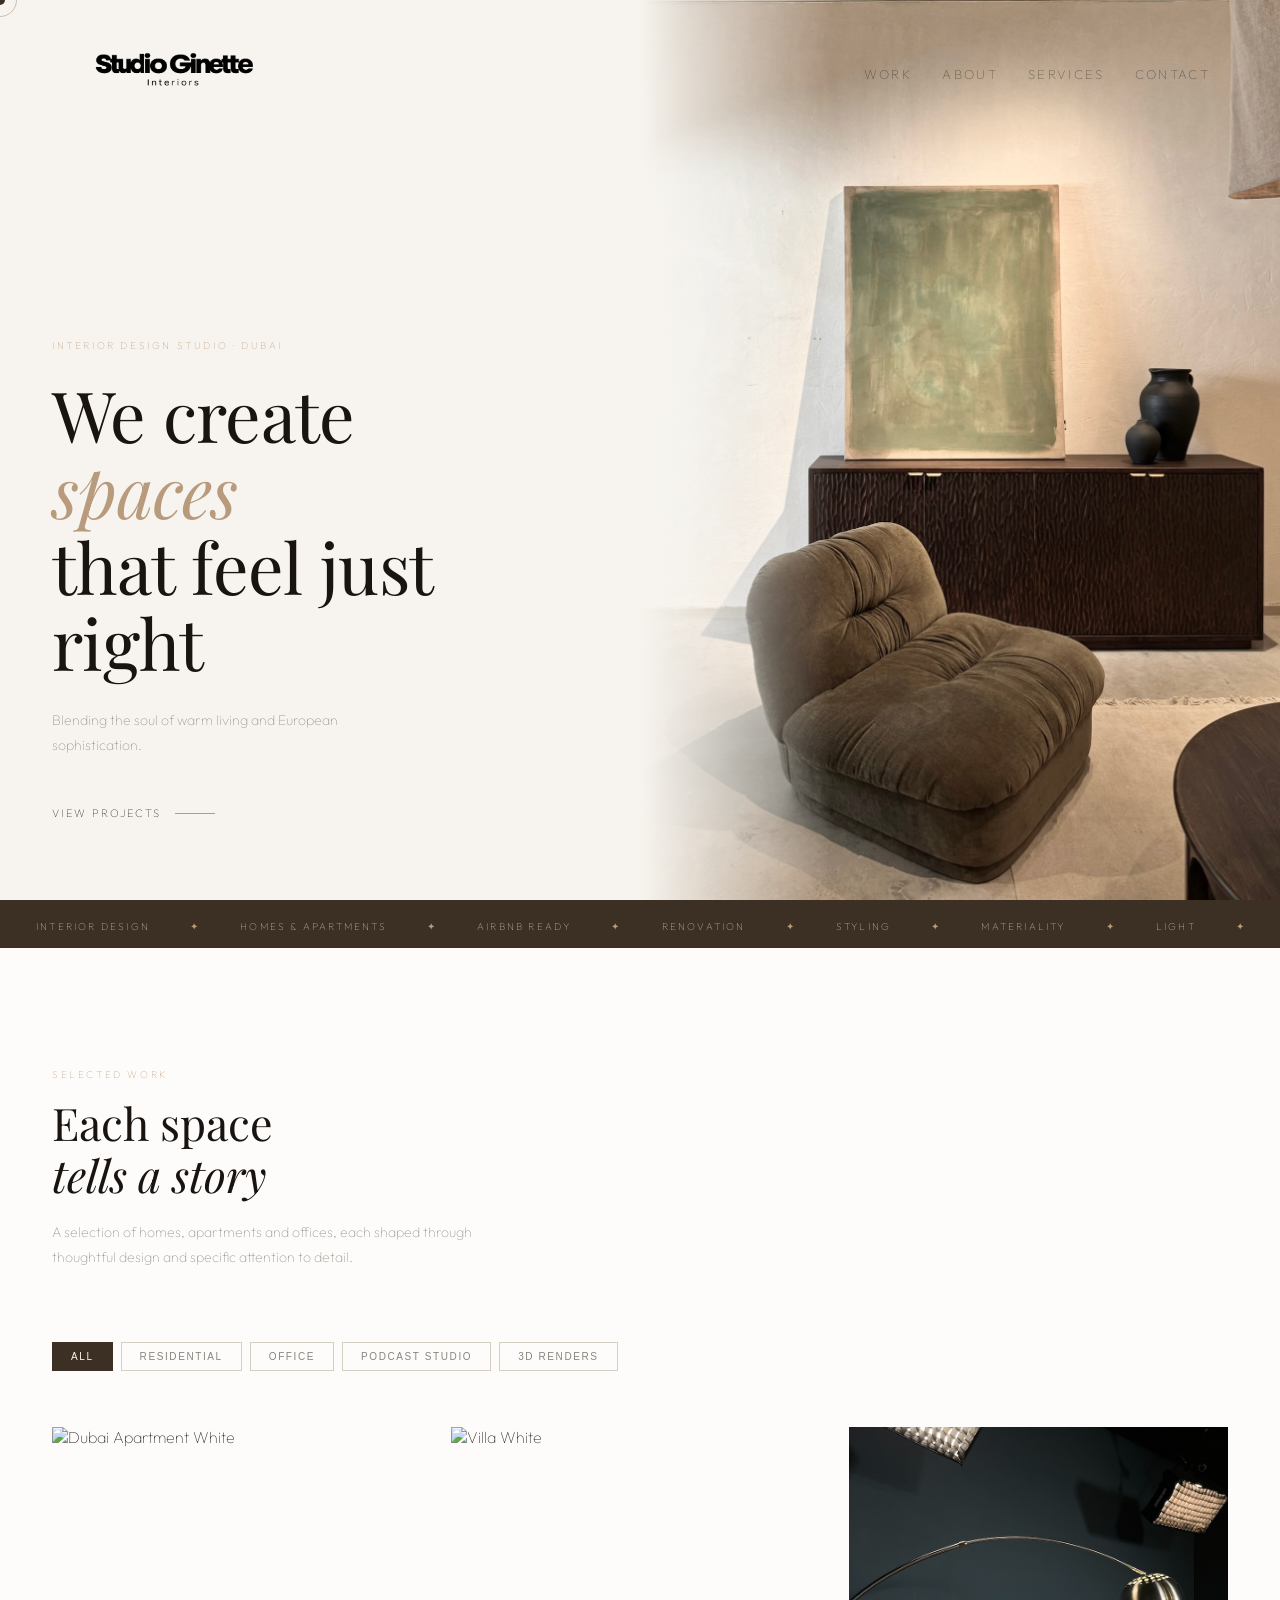
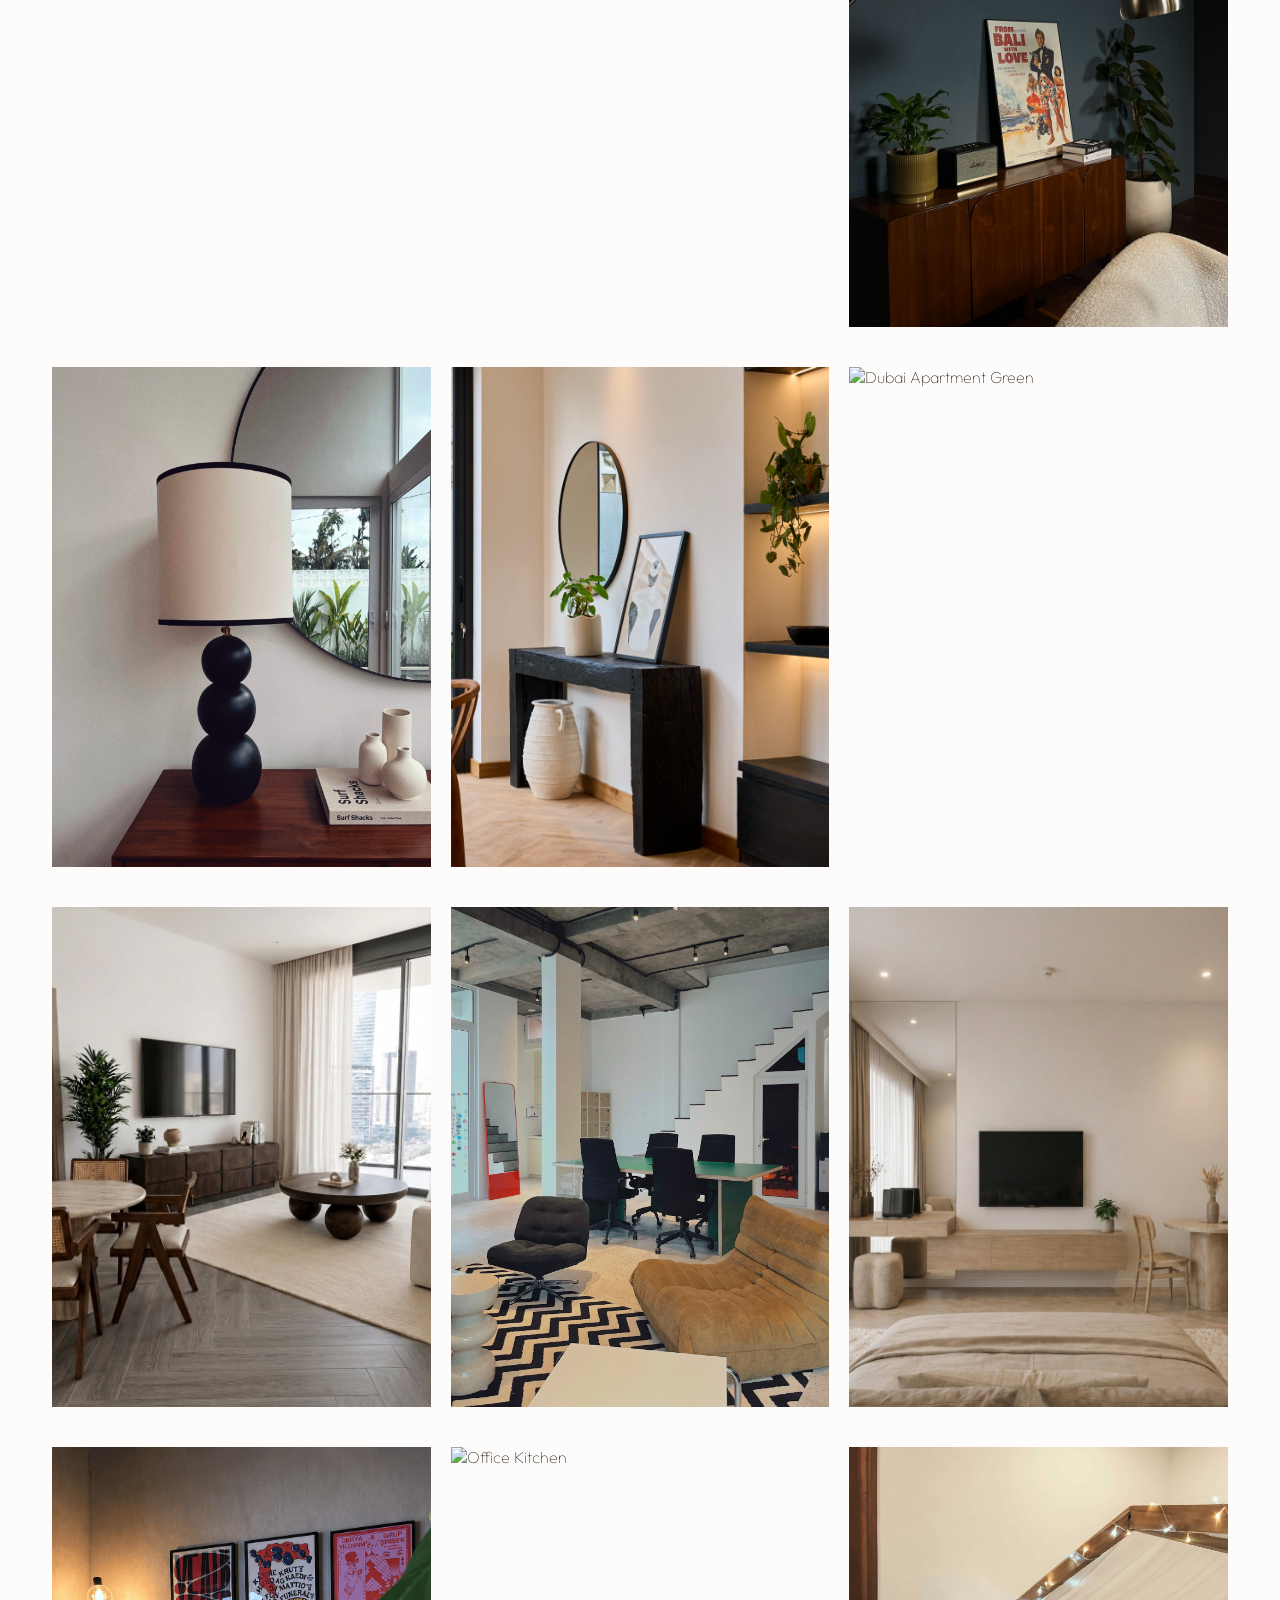
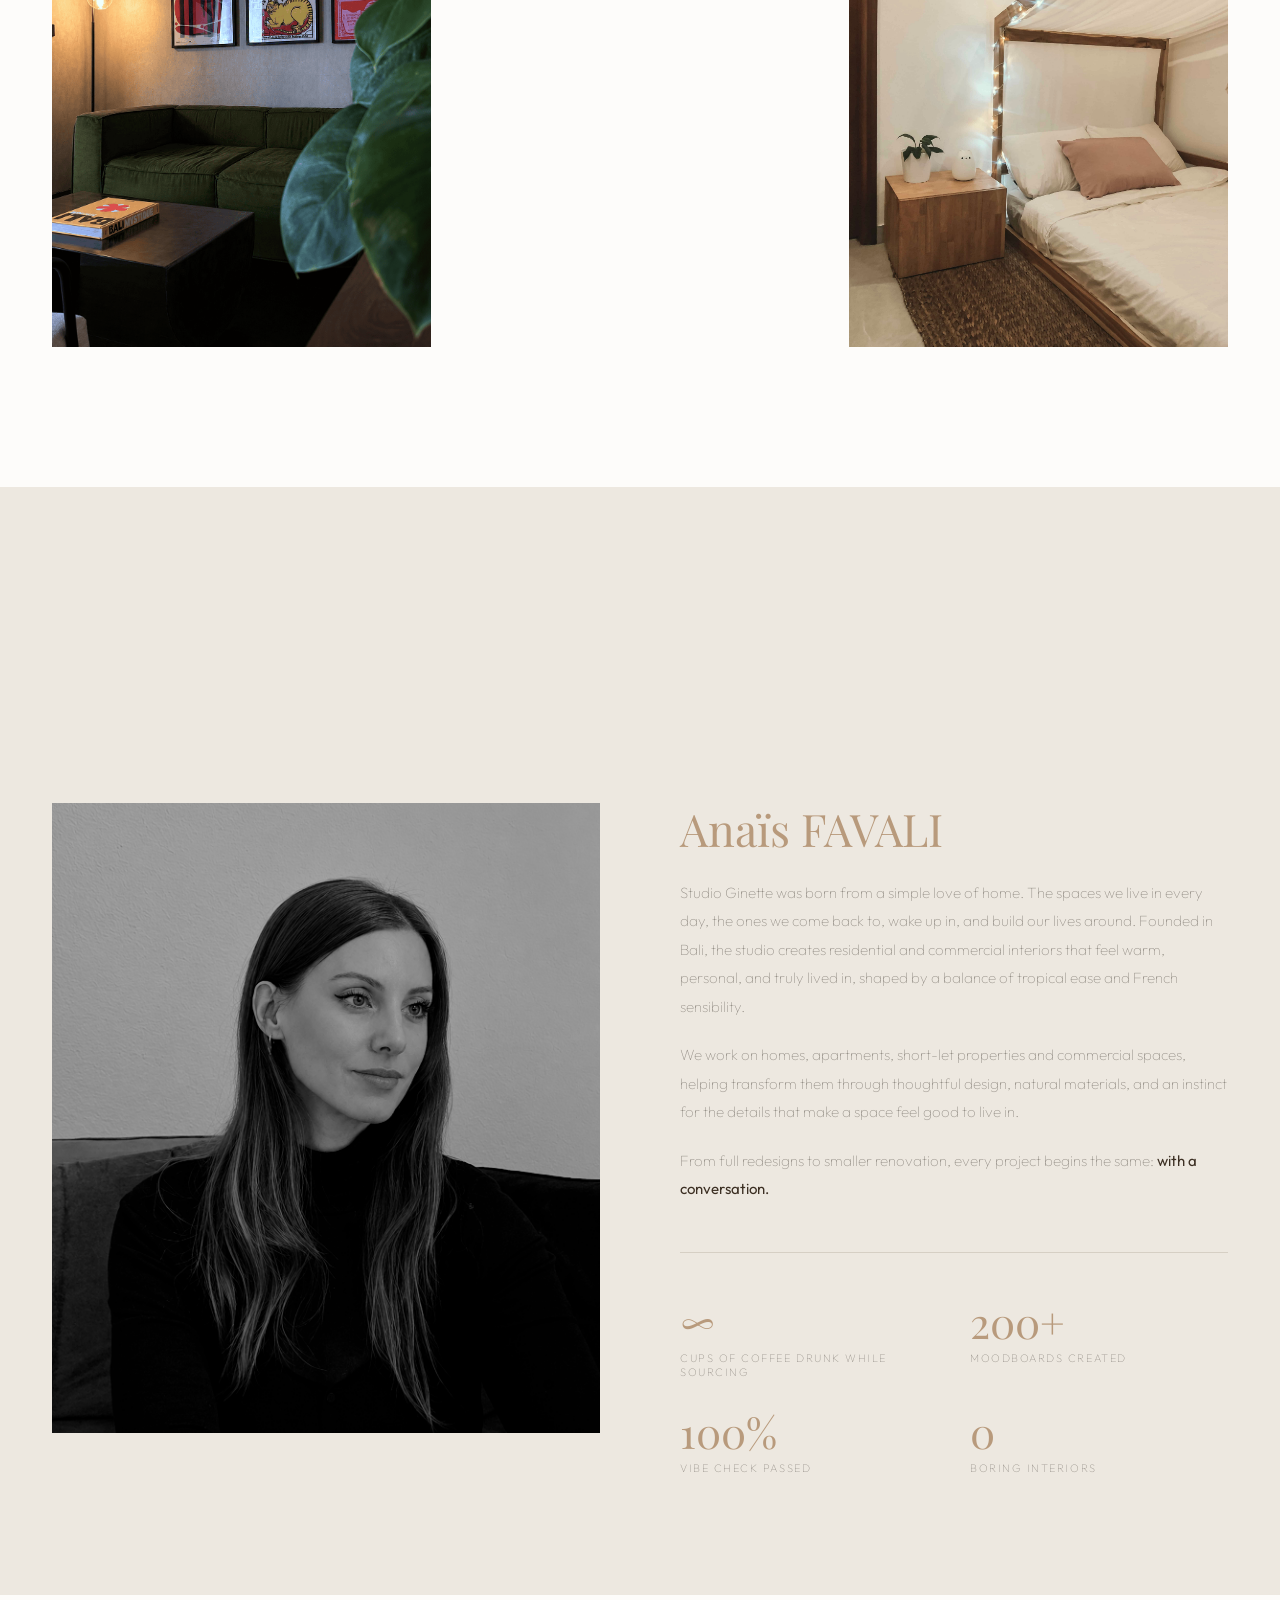
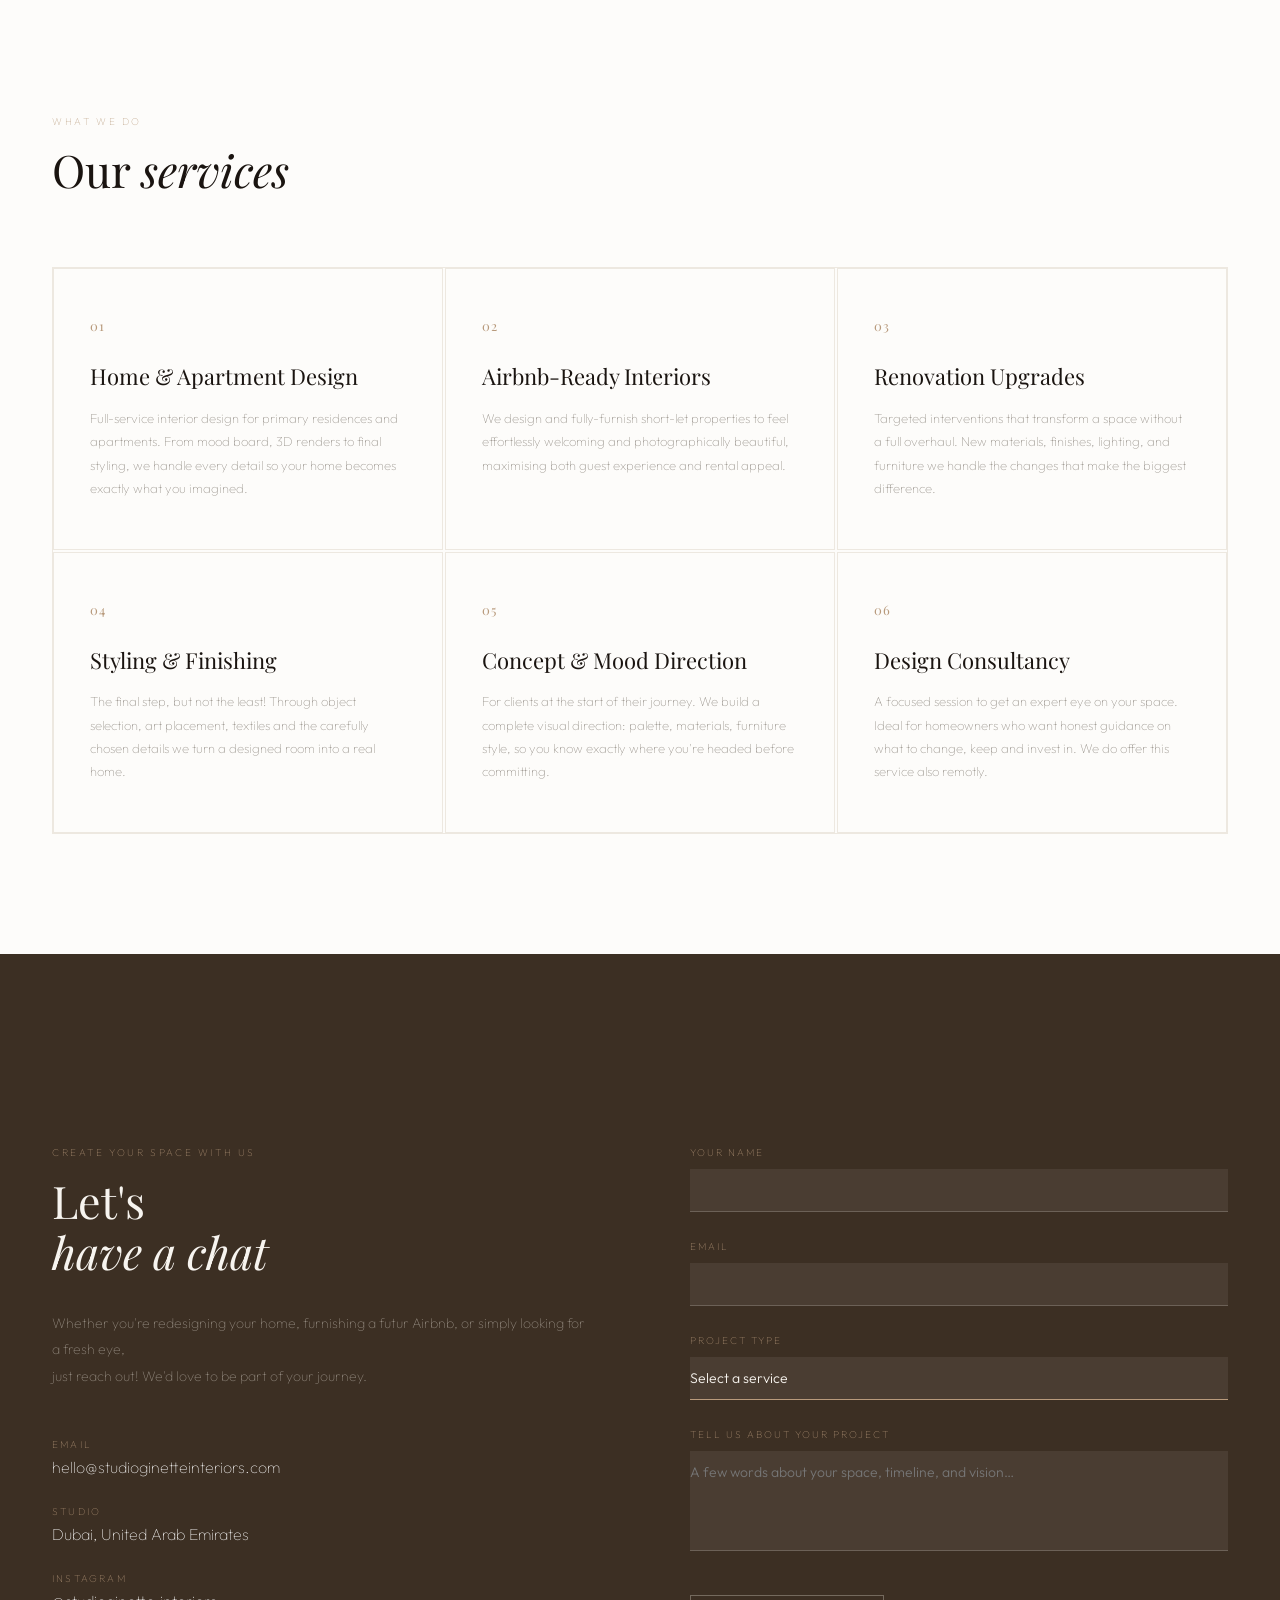
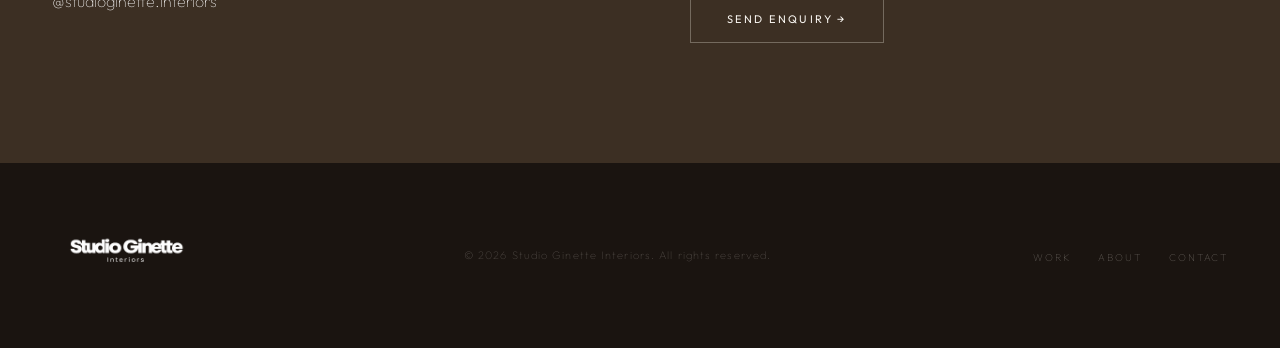
==== index.html @ 81e6cc38 "Update index.html" ====
<!DOCTYPE html>
<html lang="en">
<head>
<meta charset="UTF-8"/>
<meta name="viewport" content="width=device-width, initial-scale=1.0"/>
<title>Studio Ginette — Interior Design</title>
<link rel="preconnect" href="https://fonts.googleapis.com"/>
<link href="https://fonts.googleapis.com/css2?family=Playfair+Display:ital,wght@0,300;0,400;1,300;1,400&family=Outfit:wght@200;300;400&display=swap" rel="stylesheet"/>
<style>
*, *::before, *::after { box-sizing: border-box; margin: 0; padding: 0; }

:root {
  --ivory:   #f7f4ef;
  --cream:   #ede8e0;
  --sand:    #d6cfc4;
  --clay:    #b89a7c; 
  --bark:    #3c2f23;
  --ink:     #1a1410;
  --smoke:   #8a847c;
  --white:   #fdfcfa;
}

html { scroll-behavior: smooth; }

body {
  background: var(--ivory);
  color: var(--ink);
  font-family: 'Outfit', sans-serif;
  font-weight: 100;
  overflow-x: hidden;
  cursor: none;
}

/* Custom cursor */
.cursor {
  position: fixed;
  width: 10px; height: 10px;
  background: var(--bark);
  border-radius: 50%;
  pointer-events: none;
  z-index: 9999;
  transform: translate(-50%,-50%);
  transition: transform .1s, width .3s, height .3s, background .3s;
}
.cursor-ring {
  position: fixed;
  width: 34px; height: 34px;
  border: 1px solid var(--clay);
  border-radius: 50%;
  pointer-events: none;
  z-index: 9998;
  transform: translate(-50%,-50%);
  transition: transform .18s ease-out, width .3s, height .3s, opacity .3s;
  opacity: .6;
}
body.hovering .cursor { width: 14px; height: 14px; background: var(--clay); }
body.hovering .cursor-ring { width: 56px; height: 56px; opacity: .3; }

/* Nav */
nav {
  position: fixed;
  top: 0; left: 0; right: 0;
  z-index: 100;
  padding: 3px 70px;
  display: flex;
  align-items: center;
  justify-content: space-between;
  background: transparent;
transition: background .3s, backdrop-filter .3s;
}
.nav-logo {
  font-family: 'Playfair Display', serif;
  font-style: italic;
  font-weight: 100;
  font-size: 60px;
  letter-spacing: .06em;
  color: var(--ink);
  text-decoration: none;
  display: flex;
  align-items: center;
}
  .nav-logo img {
  height: 140px; 
}
.nav-links {
  display: flex;
  gap: 30px;
  list-style: none;
}
.nav-links a {
  font-size: 13px;
  letter-spacing: .18em;
  text-transform: uppercase;
  color: var(--ink);
  text-decoration: none;
  opacity: .6;
  transition: opacity .25s;
}
.nav-links a:hover { opacity: 1; }

 /* Hamburger */
.hamburger {
  display: none;
  flex-direction: column;
  gap: 5px;
  cursor: pointer;
  padding: 4px;
  z-index: 101;
}
.hamburger span {
  display: block;
  width: 22px;
  height: 1.5px;
  background: var(--ink);
  transition: all .3s;
}

@media (max-width: 768px) {
  nav {
    padding: 0 20px;
    height: 60px;
  }
  .nav-logo img {
    height: 110px;
    margin-top: 10px;
    margin-left: -10px;
  }
  .hamburger {
    display: flex;
  }
  .nav-links {
    display: none;
    position: fixed;
    top: 60px;
    left: 0; right: 0;
    background: rgba(247,244,239,0.97);
    backdrop-filter: blur(8px);
    flex-direction: column;
    align-items: center;
    gap: 0;
    padding: 20px 0 30px;
    list-style: none;
    z-index: 99;
  }
  .nav-links.open {
    display: flex;
  }
  .nav-links li {
    width: 100%;
    text-align: center;
  }
  .nav-links a {
    display: block;
    padding: 8px 0;
    font-size: 12px;
    letter-spacing: .22em;
    opacity: 0.7;
  }
}

/* Hero */
.hero {
  height: 100vh;
  display: grid;
  grid-template-columns: 1fr 1fr;
  overflow: hidden;
}
.hero-text {
  display: flex;
  flex-direction: column;
  justify-content: flex-end;
  padding: 0 52px 80px 52px;
  position: relative;
  z-index: 2;
}
.hero-eyebrow {
  font-size: 10px;
  letter-spacing: .26em;
  text-transform: uppercase;
  color: var(--clay);
  margin-bottom: 24px;
  opacity: 0;
  animation: fadeUp .9s .3s forwards;
}
.hero-title {
  font-family: 'Playfair Display', serif;
  font-weight: 300;
  font-size: clamp(48px, 5.5vw, 80px);
  line-height: 1.08;
  letter-spacing: -.01em;
  color: var(--ink);
  opacity: 0;
  animation: fadeUp .9s .5s forwards;
}
.hero-title em {
  font-style: italic;
  color: var(--clay);
}
.hero-sub {
  margin-top: 28px;
  font-size: 14px;
  line-height: 1.8;
  color: var(--smoke);
  max-width: 340px;
  opacity: 0;
  animation: fadeUp .9s .75s forwards;
}
.hero-cta {
  margin-top: 48px;
  display: inline-flex;
  align-items: center;
  gap: 14px;
  font-size: 11px;
  letter-spacing: .18em;
  text-transform: uppercase;
  color: var(--ink);
  text-decoration: none;
  opacity: 0;
  animation: fadeUp .9s .95s forwards;
  transition: gap .3s;
}
.hero-cta:hover { gap: 22px; }
.hero-cta::after {
  content: '';
  display: block;
  width: 40px;
  height: 1px;
  background: var(--clay);
  transition: width .3s;
}
.hero-cta:hover::after { width: 60px; }

.hero-image {
  position: relative;
  overflow: hidden;
  opacity: 0;
  animation: fadeIn 1.2s .2s forwards;
}
.hero-image img {
  width: 100%;
  height: 100%;
  object-fit: cover;
  transform: scale(1.04);
  transition: transform 8s ease-out;
}
.hero-image.loaded img { transform: scale(1); }
.hero-image::after {
  content: '';
  position: absolute;
  inset: 0;
  background: linear-gradient(90deg, var(--ivory) 0%, transparent 30%);
}
.hero-number {
  position: absolute;
  bottom: 80px;
  left: -10px;
  font-family: 'Playfair Display', serif;
  font-size: 140px;
  font-weight: 300;
  color: transparent;
  -webkit-text-stroke: 1px rgba(60,47,35,.08);
  line-height: 1;
  z-index: 1;
  user-select: none;
}

/* Marquee */
.marquee-bar {
  background: var(--bark);
  padding: 14px 0;
  overflow: hidden;
  white-space: nowrap;
}
.marquee-inner {
  display: inline-flex;
  gap: 0;
  animation: marquee 22s linear infinite;
}
.marquee-item {
  font-size: 10px;
  letter-spacing: .22em;
  text-transform: uppercase;
  color: var(--sand);
  padding: 0 36px;
}
.marquee-dot {
  color: var(--clay);
  padding: 0 4px;
}

/* Section base */
section { padding: 120px 52px; }
.section-label {
  font-size: 10px;
  letter-spacing: .26em;
  text-transform: uppercase;
  color: var(--clay);
  margin-bottom: 16px;
}
.section-title {
  font-family: 'Playfair Display', serif;
  font-weight: 300;
  font-size: clamp(32px, 3.5vw, 52px);
  line-height: 1.15;
  color: var(--ink);
}
.section-title em { font-style: italic; }

/* Work section */
#work { background: var(--white); }
.work-header {
  display: flex;
  justify-content: space-between;
  align-items: flex-end;
  margin-bottom: 72px;
}
.work-header p {
  font-size: 14px;
  color: var(--smoke);
  max-width: 280px;
  line-height: 1.8;
}

/* Filter tabs */
.filter-tabs {
  display: flex;
  gap: 8px;
  margin-bottom: 56px;
  flex-wrap: wrap;
}
.filter-btn {
  font-size: 10px;
  letter-spacing: .16em;
  text-transform: uppercase;
  padding: 8px 18px;
  border: 1px solid var(--sand);
  background: transparent;
  color: var(--smoke);
  cursor: none;
  transition: all .25s;
}
.filter-btn.active, .filter-btn:hover {
  background: var(--bark);
  border-color: var(--bark);
  color: var(--ivory);
}

/* Masonry grid */
.grid {
  display: grid;
  grid-template-columns: repeat(3, 1fr);
  gap: 20px;
  align-items: start;
}
.grid-item {
  break-inside: avoid;
  margin-bottom: 20px;
  position: relative;
  overflow: hidden;
  cursor: none;
}
.grid-item img {
  width: 100%;
  height: 500px;
  object-fit: cover;
  display: block;
  transition: transform .6s cubic-bezier(.25,.1,.25,1);
}
.grid-item:hover img { transform: scale(1.04); }
.grid-item-info {
  position: absolute;
  inset: 0;
  background: linear-gradient(transparent 50%, rgba(26,20,16,.75));
  opacity: 0;
  transition: opacity .4s;
  display: flex;
  flex-direction: column;
  justify-content: flex-end;
  padding: 24px 20px;
}
.grid-item:hover .grid-item-info { opacity: 1; }
.grid-item-title {
  font-family: 'Playfair Display', serif;
  font-style: italic;
  font-weight: 300;
  font-size: 20px;
  color: var(--ivory);
  line-height: 1.2;
}
.grid-item-meta {
  font-size: 10px;
  letter-spacing: .16em;
  text-transform: uppercase;
  color: var(--clay);
  margin-top: 6px;
}

/* Lightbox */
.lightbox {
  position: fixed;
  inset: 0;
  background: rgba(26,20,16,.95);
  z-index: 200;
  display: flex;
  align-items: center;
  justify-content: center;
  opacity: 0;
  pointer-events: none;
  transition: opacity .4s;
}
.lightbox.open {
  opacity: 1;
  pointer-events: all;
}
.lightbox img {
  max-height: 88vh;
  max-width: 80vw;
  object-fit: contain;
}
.lightbox-close {
  position: absolute;
  top: 32px; right: 40px;
  font-size: 11px;
  letter-spacing: .2em;
  text-transform: uppercase;
  color: var(--sand);
  cursor: none;
  opacity: .6;
  transition: opacity .2s;
}
.lightbox-close:hover { opacity: 1; }
.lightbox-caption {
  position: absolute;
  bottom: 40px;
  left: 52px;
  font-family: 'Playfair Display', serif;
  font-style: italic;
  font-size: 18px;
  color: var(--ivory);
  opacity: .7;
}

/* About */
#about { background: var(--cream); }
.about-grid {
  display: grid;
  grid-template-columns: 1fr 1fr;
  gap: 80px;
  align-items: flex-start;
  margin-top: 64px;
}
.about-image {
  position: relative;
  height: 630px;
  overflow: hidden;
}
.about-image img {
  width: 100%;
  height: 100%;
  object-fit: cover;
}
.about-image::before {
  content: '';
  position: absolute;
  top: -16px; left: -16px;
  right: 16px; bottom: 16px;
  border: 1px solid var(--clay);
  opacity: .4;
  z-index: -1;
}
.about-body p {
  font-size: 15px;
  line-height: 1.9;
  color: var(--smoke);
  margin-bottom: 20px;
}
.about-body p strong {
  font-weight: 400;
  color: var(--bark);
}
.about-stats {
  display: grid;
  grid-template-columns: 1fr 1fr;
  gap: 32px;
  margin-top: 48px;
  padding-top: 48px;
  border-top: 1px solid var(--sand);
}
.stat-number {
  font-family: 'Playfair Display', serif;
  font-weight: 300;
  font-size: 42px;
  color: var(--clay);
  line-height: 1;
}
.stat-label {
  font-size: 11px;
  letter-spacing: .14em;
  text-transform: uppercase;
  color: var(--smoke);
  margin-top: 8px;
}

/* Services */
#services { background: var(--white); }
.services-grid {
  display: grid;
  grid-template-columns: repeat(3, 1fr);
  gap: 2px;
  margin-top: 72px;
  border: 1px solid var(--cream);
}
.service-card {
  padding: 48px 36px;
  border: 1px solid var(--cream);
  transition: background .3s;
  position: relative;
  overflow: hidden;
}
.service-card::before {
  content: '';
  position: absolute;
  left: 0; top: 0; bottom: 0;
  width: 2px;
  background: var(--clay);
  transform: scaleY(0);
  transform-origin: bottom;
  transition: transform .4s;
}
.service-card:hover::before { transform: scaleY(1); }
.service-card:hover { background: var(--ivory); }
.service-num {
  font-family: 'Playfair Display', serif;
  font-weight: 300;
  font-size: 13px;
  color: var(--clay);
  letter-spacing: .1em;
  margin-bottom: 28px;
}
.service-name {
  font-family: 'Playfair Display', serif;
  font-weight: 300;
  font-size: 22px;
  color: var(--ink);
  margin-bottom: 16px;
  line-height: 1.3;
}
.service-desc {
  font-size: 13px;
  line-height: 1.8;
  color: var(--smoke);
}

/* Contact */
#contact { background: var(--bark); }
#contact .section-label { color: var(--clay); }
#contact .section-title { color: var(--ivory); }
.contact-grid {
  display: grid;
  grid-template-columns: 1fr 1fr;
  gap: 100px;
  margin-top: 72px;
}
.contact-info p {
  font-size: 14px;
  line-height: 1.9;
  color: rgba(245,240,232,.55);
  margin-bottom: 48px;
}
.contact-detail {
  margin-bottom: 28px;
}
.contact-detail-label {
  font-size: 10px;
  letter-spacing: .22em;
  text-transform: uppercase;
  color: var(--clay);
  margin-bottom: 6px;
}
.contact-detail-value {
  color: white !important;
}

.contact-detail-value a {
  color: white !important;
  text-decoration: none !important;
}
  
/* Form */
.form-group {
  margin-bottom: 28px;
  position: relative;
}
.form-group label {
  display: block;
  font-size: 10px;
  letter-spacing: .2em;
  text-transform: uppercase;
  color: var(--clay);
  margin-bottom: 10px;
}
.form-group input,
.form-group textarea,
.form-group select {
  width: 100%;
  background: rgba(245,240,232,.07);
  border: none;
  border-bottom: 1px solid rgba(245,240,232,.2);
  padding: 12px 0;
  font-family: 'Outfit', sans-serif;
  font-size: 14px;
  font-weight: 300;
  color: var(--ivory);
  outline: none;
  transition: border-color .3s;
  -webkit-appearance: none;
}
.form-group input:focus,
.form-group textarea:focus,
.form-group select { border-bottom-color: var(--clay); }
.form-group textarea { resize: none; height: 100px; }
.form-group select option { background: var(--bark); }
.form-submit {
  display: inline-flex;
  align-items: center;
  gap: 16px;
  margin-top: 12px;
  font-family: 'Outfit', sans-serif;
  font-size: 11px;
  letter-spacing: .22em;
  text-transform: uppercase;
  color: var(--ivory);
  background: transparent;
  border: 1px solid rgba(245,240,232,.3);
  padding: 16px 36px;
  cursor: none;
  transition: all .3s;
}
.form-submit:hover {
  background: var(--clay);
  border-color: var(--clay);
  color: var(--ink);
}
.form-success {
  display: none;
  font-size: 13px;
  color: var(--clay);
  letter-spacing: .1em;
  margin-top: 16px;
}

/* Footer */
footer {
  background: var(--ink);
  padding: 40px 52px;
  display: flex;
  align-items: center;
  justify-content: space-between;
}
.footer-logo {
  font-family: 'Playfair Display', serif;
  font-style: italic;
  font-weight: 300;
  font-size: 18px;
  color: var(--clay);
}
.footer-copy {
  font-size: 11px;
  color: rgba(245,240,232,.3);
  letter-spacing: .1em;
}
.footer-links {
  display: flex;
  gap: 28px;
  list-style: none;
}
.footer-links a {
  font-size: 10px;
  letter-spacing: .18em;
  text-transform: uppercase;
  color: rgba(245,240,232,.4);
  text-decoration: none;
  transition: color .25s;
}
.footer-links a:hover { color: var(--clay); }

/* Animations */
@keyframes fadeUp {
  from { opacity: 0; transform: translateY(24px); }
  to   { opacity: 1; transform: translateY(0); }
}
@keyframes fadeIn {
  from { opacity: 0; }
  to   { opacity: 1; }
}
@keyframes marquee {
  from { transform: translateX(0); }
  to   { transform: translateX(-50%); }
}
.reveal {
  opacity: 0;
  transform: translateY(32px);
  transition: opacity .8s ease, transform .8s ease;
}
.reveal.visible {
  opacity: 1;
  transform: none;
}
.hamburger { display: none; }
  
  @media (max-width: 768px) {
  nav {
    padding: 20px 24px;
  }
  .nav-links { display: none; }
  .hamburger {
    display: flex;
    flex-direction: column;
    gap: 5px;
    cursor: pointer;
    z-index: 200;
  }
  .hamburger span {
    width: 24px;
    height: 2px;
    background: var(--ink);
    display: block;
    transition: all .3s;
  }
  .nav-links.open {
    display: flex;
    flex-direction: column;
    position: fixed;
    top: 0px; 
    left: 0;
    right: 0;
    bottom: auto; 
    background: var(--ivory);
    align-items: center;
    justify-content: center;
    gap: 8px;
    padding: 16px 0;
    z-index: 150;
  }
    .nav-links.open a {
    font-size: 12px; 
  }
  .hero {
    grid-template-columns: 1fr;
    height: auto;
  }
  .hero-text {
    padding: 120px 24px 48px;
  }
  .hero-title {
    font-size: 42px;
  }
  .hero-image {
    height: 50vh;
  }
  section {
    padding: 80px 24px;
  }
  .work-header {
    flex-direction: column;
    gap: 20px;
  }
  .grid {
    grid-template-columns: 1fr 1fr;
  }
  .about-grid {
    grid-template-columns: 1fr;
  }
  .services-grid {
    grid-template-columns: 1fr;
  }
  .contact-grid {
    grid-template-columns: 1fr;
    gap: 48px;
  }
  footer {
    flex-direction: column;
    gap: 20px;
    text-align: center;
    padding: 40px 24px;
  }
  .grid-item img {
    height: 200px;
    object-fit: cover;
  }
}
</style>
</head>
<body>

<div class="cursor" id="cursor"></div>
<div class="cursor-ring" id="cursorRing"></div>

<!-- Lightbox -->
<div class="lightbox" id="lightbox">
  <img id="lightbox-img" src="" alt=""/>
  <div class="lightbox-caption" id="lightbox-caption"></div>
  <div class="lightbox-close" id="lightbox-close">Close ✕</div>
</div>

<!-- Nav -->
<nav>
  <a href="#" class="nav-logo"><img src="images/logo.png" alt="Studio Ginette"/></a>
  <ul class="nav-links">
    <li><a href="#work">Work</a></li>
    <li><a href="#about">About</a></li>
    <li><a href="#services">Services</a></li>
    <li><a href="#contact">Contact</a></li>
  </ul>
  <div class="hamburger" id="hamburger">
  <span></span>
  <span></span>
  <span></span>
</div>
</nav>

<!-- Hero -->
<section class="hero" style="padding:0;">
  <div class="hero-text">
    <div class="hero-eyebrow">Interior Design Studio · Dubai</div>
    <h1 class="hero-title">
      We create <br>
      <em>spaces</em><br>
      that feel just right
    </h1>
    <p class="hero-sub">Blending the soul of warm living and European sophistication.</p>
    <a href="#work" class="hero-cta">View Projects</a>
  </div>
  <div class="hero-image" id="heroImg">
    <img src="images/hero-new.jpg" alt="Studio Ginette"/>
  </div>
</section>

<!-- Marquee -->
<div class="marquee-bar">
  <div class="marquee-inner" id="marquee"></div>
</div>

<!-- Work -->
<section id="work">
  <div class="work-header reveal">
    <div>
      <div class="section-label">Selected Work</div>
      <h2 class="section-title">Each space <br><em>tells a story </em></h2>
      <p style="margin-top: 20px; line-height: 1.8; max-width: 480px;">A selection of homes, apartments and offices, each shaped through thoughtful design and specific attention to detail.</p>
    </div>
  </div>

  <div class="filter-tabs" id="filters">
  <button class="filter-btn active" data-filter="all">All</button>
  <button class="filter-btn" data-filter="Residential">Residential</button>
  <button class="filter-btn" data-filter="Office">Office</button>
  <button class="filter-btn" data-filter="Podcast">Podcast Studio</button>
  <button class="filter-btn" data-filter="3D">3D Renders</button>
</div>

  <div class="grid" id="grid"></div>
</section>

<!-- About -->
<section id="about">
  <div class="section-label reveal">About</div>
  <h2 class="section-title reveal">The eye <br><em>behind the studio</em></h2>
  <div class="about-grid">
    <div class="about-image reveal">
      <img src="images/about.jpg" alt="Anaïs Favali — Studio Ginette"/>
    </div>
    <div class="about-body reveal">
<h2 class="section-title" style="color: var(--clay); margin-top: 0; margin-bottom: 24px;">Anaïs FAVALI</h2>
      <p>Studio Ginette was born from a simple love of home. The spaces we live in every day, the ones we come back to, wake up in, and build our lives around. Founded in Bali, the studio creates residential and commercial interiors that feel warm, personal, and truly lived in, shaped by a balance of tropical ease and French sensibility.</p>

<p>We work on homes, apartments, short-let properties and commercial spaces, helping transform them through thoughtful design, natural materials, and an instinct for the details that make a space feel good to live in.</p>

<p>From full redesigns to smaller renovation, every project begins the same: <strong>with a conversation.</strong></p>
      <div class="about-stats">
        <div>
          <div class="stat-number">∞</div>
          <div class="stat-label">Cups of Coffee Drunk while Sourcing</div>
        </div>
        <div>
          <div class="stat-number">200+</div>
          <div class="stat-label">Moodboards created</div>
        </div>
        <div>
          <div class="stat-number">100%</div>
          <div class="stat-label">Vibe Check Passed</div>
        </div>
        <div>
          <div class="stat-number">0</div>
          <div class="stat-label">Boring Interiors</div>
        </div>
      </div>
    </div>
  </div>
</section>

<!-- Services -->
<section id="services">
  <div class="section-label reveal">What We Do</div>
  <h2 class="section-title reveal">Our <em>services</em></h2>
  <div class="services-grid reveal">
    <div class="service-card">
      <div class="service-num">01</div>
      <div class="service-name">Home & Apartment Design</div>
      <div class="service-desc">Full-service interior design for primary residences and apartments. From mood board, 3D renders to final styling, we handle every detail so your home becomes exactly what you imagined.</div>
    </div>
    <div class="service-card">
      <div class="service-num">02</div>
      <div class="service-name">Airbnb-Ready Interiors</div>
      <div class="service-desc">We design and fully-furnish short-let properties to feel effortlessly welcoming and photographically beautiful, maximising both guest experience and rental appeal.</div>
    </div>
    <div class="service-card">
      <div class="service-num">03</div>
      <div class="service-name">Renovation Upgrades</div>
      <div class="service-desc">Targeted interventions that transform a space without a full overhaul. New materials, finishes, lighting, and furniture we handle the changes that make the biggest difference.</div>
    </div>
    <div class="service-card">
      <div class="service-num">04</div>
      <div class="service-name">Styling & Finishing</div>
      <div class="service-desc">The final step, but not the least! Through object selection, art placement, textiles and the carefully chosen details we turn a designed room into a real home.</div>
    </div>
    <div class="service-card">
      <div class="service-num">05</div>
      <div class="service-name">Concept & Mood Direction</div>
      <div class="service-desc">For clients at the start of their journey. We build a complete visual direction: palette, materials, furniture style, so you know exactly where you're headed before committing.</div>
    </div>
    <div class="service-card">
      <div class="service-num">06</div>
      <div class="service-name">Design Consultancy</div>
      <div class="service-desc">A focused session to get an expert eye on your space. Ideal for homeowners who want honest guidance on what to change, keep and invest in. We do offer this service also remotly. </div>
    </div>
  </div>
</section>

<!-- Contact -->
<section id="contact">
  <div class="contact-grid">
    <div class="contact-info reveal">
      <div class="section-label">Create your space with us</div>
      <h2 class="section-title">Let's <br><em>have a chat</em></h2>
      <p style="margin-top:32px;">Whether you're redesigning your home, furnishing a futur Airbnb, or simply looking for a fresh eye,<br> just reach out! We'd love to be part of your journey.</p>
      <div class="contact-detail">
        <div class="contact-detail-label">Email</div>
        <div class="contact-detail-value">
          <a href="mailto:hello@studioginetteinteriors.com">hello@studioginetteinteriors.com</a>
        </div>
      </div>
      <div class="contact-detail">
        <div class="contact-detail-label">Studio</div>
        <div class="contact-detail-value">Dubai, United Arab Emirates</div>
      </div>
      <div class="contact-detail">
        <div class="contact-detail-label">Instagram</div>
        <div class="contact-detail-value">
          <a href="https://www.instagram.com/studioginette.interiors" target="_blank">@studioginette.interiors</a>
        </div>
      </div>
    </div>
    <div class="reveal">
  <form action="https://formspree.io/f/xlgvkjaw" method="POST">
   <input type="hidden" name="_next" value="https://www.studioginetteinteriors.com"/>
    <div class="form-group">
      <label>Your Name</label>
      <input type="text" name="name" placeholder="" required/>
    </div>
    <div class="form-group">
      <label>Email</label>
      <input type="email" name="email" placeholder="" required/>
    </div>
    <div class="form-group">
      <label>Project Type</label>
      <select name="project_type">
        <option value="">Select a service</option>
        <option>Home & Apartment Design</option>
        <option>Airbnb-Ready Interiors</option>
        <option>Renovation Upgrades</option>
        <option>Styling & Finishing</option>
        <option>Concept & Mood Direction</option>
        <option>Design Consultancy</option>
      </select>
    </div>
    <div class="form-group">
      <label>Tell us about your project</label>
      <textarea name="message" placeholder="A few words about your space, timeline, and vision…"></textarea>
    </div>
    <button class="form-submit" type="submit">Send Enquiry →</button>
  </form>
  <div class="form-success" id="formSuccess">✦ Thank you! we'll be in touch shortly.</div>
</div>
  </div>
</section>

<!-- Footer -->
<footer>
  <div class="footer-logo"><img src="images/logo.png" alt="Studio Ginette" style="height:100px; filter:brightness(0) invert(1);"/></div>
  <div class="footer-copy">© 2026 Studio Ginette Interiors. All rights reserved.</div>
  <ul class="footer-links">
    <li><a href="#work">Work</a></li>
    <li><a href="#about">About</a></li>
    <li><a href="#contact">Contact</a></li>
  </ul>
</footer>

<script>
// ── Image data ──────────────────────────────────────────────
const IMGS = {
  arch:      "images/projet-studio-podcast.jpg",
  dining:    "images/projet-apartment-BW.jpg",
  living:    "images/projet-villa-white.jpg",
  lamp:      "images/projet-villa-teman.jpg",
  bath2:     "images/projet-villa-black.jpg",
  exterior:  "images/projet-apartment-peninsula.jpg",
  portrait1: "images/projet-dubai-apartment-3D.jpg",
  portrait2: "images/projet-baliprod.jpg",
  portrait3: "images/projet-dubai-studio-3D.jpg",
  executive: "images/projet-executive-office.jpg",
  kitchen:   "images/projet-ksg-kitchen11.jpg",
  kidroom:   "images/kid-bedroom-12.jpg",
};

const projects = [
  {"id": "apartment-bw",     "title": "Dubai Apartment White ",   "year": "2026", "category": "Residential", "img": "dining"},
  {"id": "villa-white",      "title": "Villa White",        "year": "2024", "category": "Residential", "img": "living"},
  {"id": "podcast",          "title": "Podcast Studio",     "year": "2024", "category": "Podcast",     "img": "arch"},
  {"id": "villa-teman",      "title": "Villa Teman",        "year": "2024", "category": "Residential", "img": "lamp"},
  {"id": "villa-black",      "title": "Villa Black",        "year": "2024", "category": "Residential", "img": "bath2"},
  {"id": "apartment-dubai",  "title": "Dubai Apartment Green",    "year": "2026", "category": "Residential", "img": "exterior"},
  {"id": "dubai-apartment-3D",       "title": "Dubai Apartment 3D",         "year": "2026", "category": "3D",          "img": "portrait1"},
  {"id": "baliprod", "title": "Baliprod Creative Office", "year": "2024", "category": "Office", "img": "portrait2"},
  {"id": "dubai-studio-3D", "title": "Dubai Studio",   "year": "2026", "category": "3D", "img": "portrait3"},
  {"id": "executive-office", "title": "Executive Office", "year": "2023", "category": "Office", "img": "executive"},
  {"id": "office-kitchen", "title": "Office Kitchen", "year": "2023", "category": "Office", "img": "kitchen"},
  {"id": "kid-bedroom", "title": "Kid Bedroom", "year": "2022", "category": "Residential", "img": "kidroom"},
];
  
// Hero
document.querySelector('.hero-image img').src = 'images/hero-new.jpg';
document.querySelector('.about-image img').src = 'images/about.jpg';
setTimeout(() => document.getElementById('heroImg').classList.add('loaded'), 100);

// Marquee
const words = ['Interior Design','Homes & Apartments','Airbnb Ready','Renovation','Styling','Materiality','Light','Dubai','Curation','Craft'];
const m = document.getElementById('marquee');
const txt = words.map(w => `<span class="marquee-item">${w}</span><span class="marquee-item marquee-dot">✦</span>`).join('') ;
m.innerHTML = txt + txt; // duplicate for seamless loop

// Grid render
const grid = document.getElementById('grid');
let activeFilter = 'all';

function renderGrid() {
  grid.innerHTML = '';
  const filtered = activeFilter === 'all' ? projects : projects.filter(p => p.category === activeFilter);
  filtered.forEach((p, i) => {
    const el = document.createElement('div');
    el.className = 'grid-item';
    el.style.animationDelay = (i * 0.06) + 's';
    el.innerHTML = `
      <img src="${IMGS[p.img]}" alt="${p.title}" loading="lazy"/>
      <div class="grid-item-info">
        <div class="grid-item-title">${p.title}</div>
        <div class="grid-item-meta">${p.category} · ${p.year}</div>
      </div>`;
    el.addEventListener('click', () => {
  if (p.id === 'villa-teman') {
    window.location.href = 'villa-teman.html';
  } else if (p.id === 'villa-white') {
    window.location.href = 'villa-white.html';
    } else if (p.id === 'villa-black') {
    window.location.href = 'villa-black.html';
    } else if (p.id === 'apartment-bw') {
    window.location.href = 'https://www.studioginetteinteriors.com/dubai-apartment-white.html';
    } else if (p.id === 'apartment-dubai') {
    window.location.href = 'dubai-apartment-green.html';
    } else if (p.id === 'podcast') {
    window.location.href = 'podcast-studio.html';
    } else if (p.id === 'dubai-apartment-3D') {
    window.location.href = 'https://www.studioginetteinteriors.com/dubai-apartment-3D.html';   
    } else if (p.id === 'baliprod') {
    window.location.href = 'https://www.studioginetteinteriors.com/baliprod.html';
    } else if (p.id === 'dubai-studio-3D') {
    window.location.href = 'https://www.studioginetteinteriors.com/dubai-studio-3D.html';
    } else if (p.id === 'executive-office') {
  window.location.href = 'executive-office.html';
    } else if (p.id === 'office-kitchen') {
  window.location.href = 'office-kitchen.html';
    } else if (p.id === 'kid-bedroom') {
  window.location.href = 'kid-bedroom.html';
    } else {
    openLightbox(IMGS[p.img], p.title + ' · ' + p.year);
  }
});
    grid.appendChild(el);
  });
}
renderGrid();

// Filter buttons
document.getElementById('filters').addEventListener('click', e => {
  const btn = e.target.closest('.filter-btn');
  if (!btn) return;
  document.querySelectorAll('.filter-btn').forEach(b => b.classList.remove('active'));
  btn.classList.add('active');
  activeFilter = btn.dataset.filter;
  renderGrid();
});

// Lightbox
const lightbox = document.getElementById('lightbox');
function openLightbox(src, caption) {
  document.getElementById('lightbox-img').src = src;
  document.getElementById('lightbox-caption').textContent = caption;
  lightbox.classList.add('open');
}
document.getElementById('lightbox-close').addEventListener('click', () => lightbox.classList.remove('open'));
lightbox.addEventListener('click', e => { if (e.target === lightbox) lightbox.classList.remove('open'); });
document.addEventListener('keydown', e => { if (e.key === 'Escape') lightbox.classList.remove('open'); });

// Custom cursor
const cur = document.getElementById('cursor');
const ring = document.getElementById('cursorRing');
let mx=0, my=0, rx=0, ry=0;
document.addEventListener('mousemove', e => { mx=e.clientX; my=e.clientY; });
function animCursor() {
  rx += (mx - rx) * 0.14;
  ry += (my - ry) * 0.14;
  cur.style.left = mx + 'px'; cur.style.top = my + 'px';
  ring.style.left = rx + 'px'; ring.style.top = ry + 'px';
  requestAnimationFrame(animCursor);
}
animCursor();
document.querySelectorAll('a,button,.grid-item,.filter-btn').forEach(el => {
  el.addEventListener('mouseenter', () => document.body.classList.add('hovering'));
  el.addEventListener('mouseleave', () => document.body.classList.remove('hovering'));
});

// Scroll reveal
const observer = new IntersectionObserver(entries => {
  entries.forEach(e => { if (e.isIntersecting) { e.target.classList.add('visible'); observer.unobserve(e.target); }});
}, { threshold: 0.12 });
document.querySelectorAll('.reveal').forEach(el => observer.observe(el));


// Nav scroll
window.addEventListener('scroll', () => {
  const nav = document.querySelector('nav');
  if (window.scrollY > 50) {
    nav.style.background = 'rgba(247,244,239,0.92)';
    nav.style.backdropFilter = 'blur(8px)';
  } else {
    nav.style.background = 'transparent';
    nav.style.backdropFilter = 'none';
  }
});document.getElementById('hamburger').addEventListener('click', () => {
  document.querySelector('.nav-links').classList.toggle('open');
});</script>
</body>
</html>
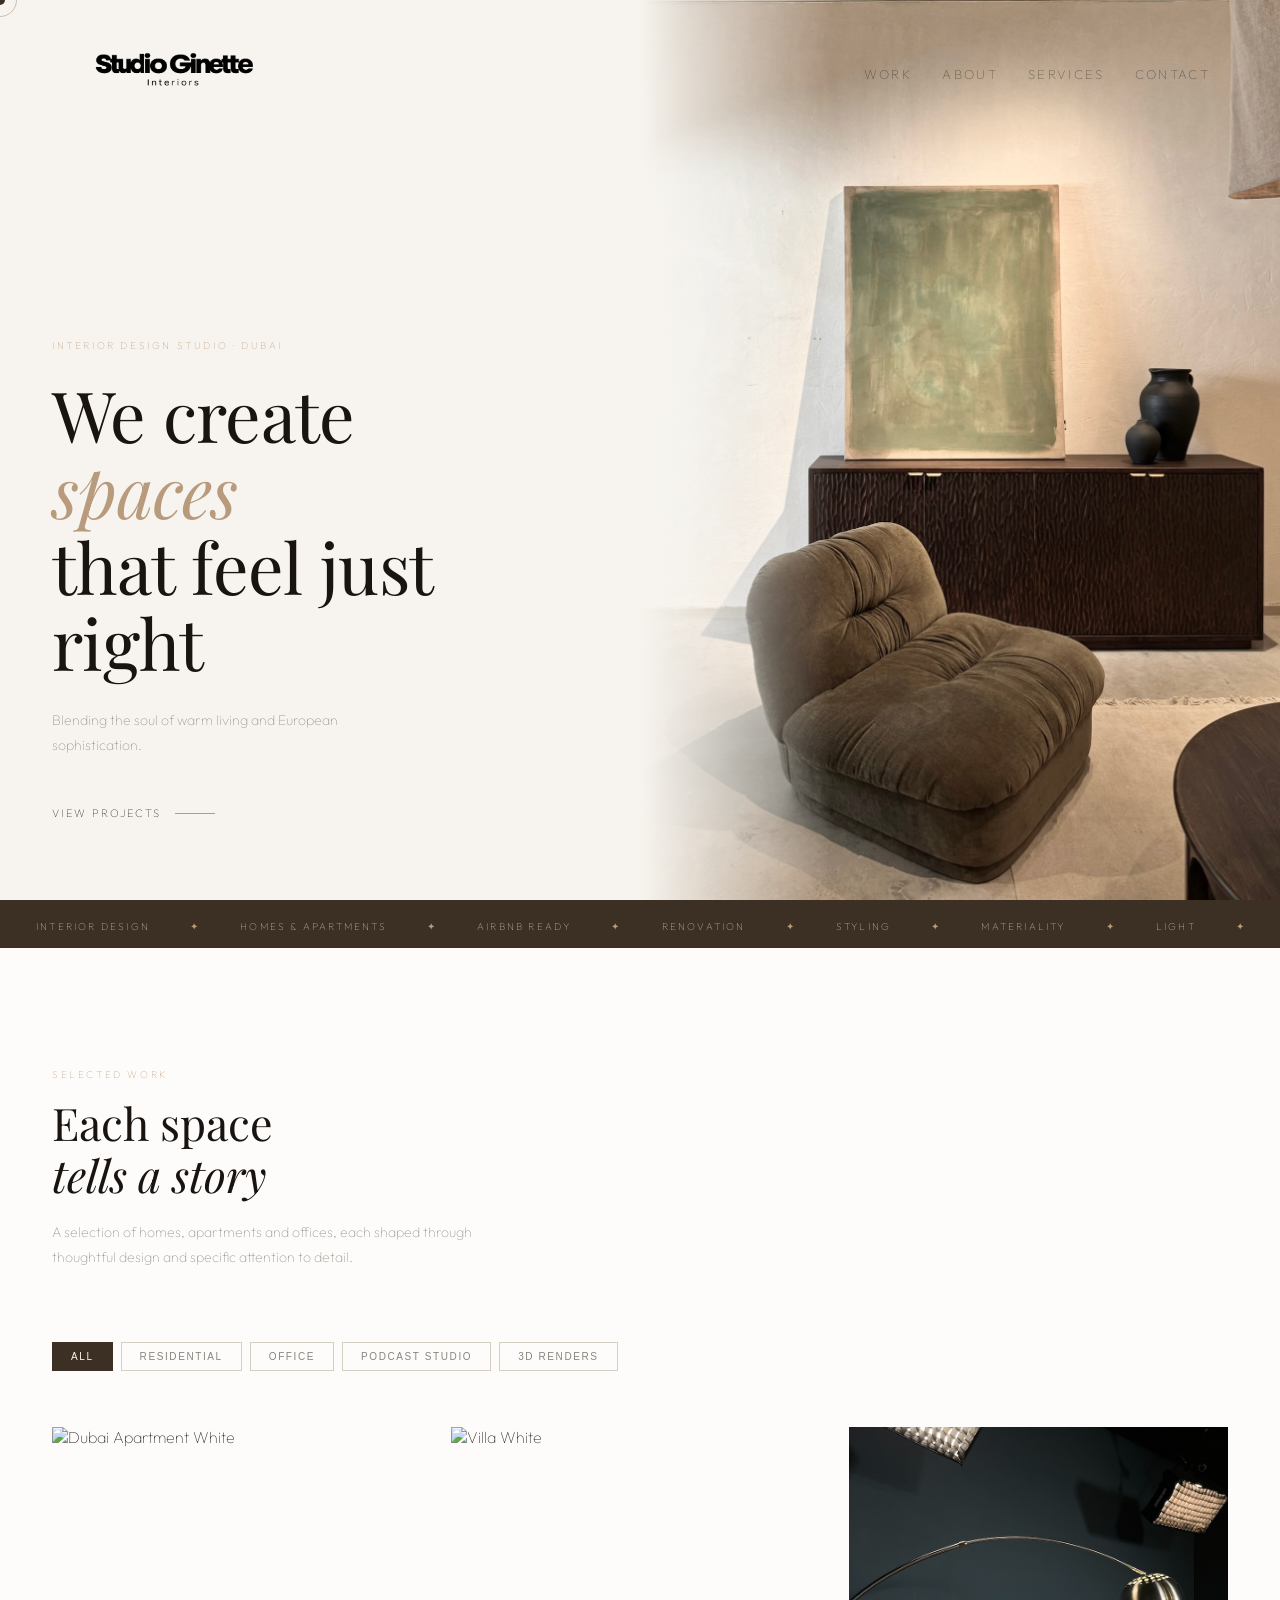
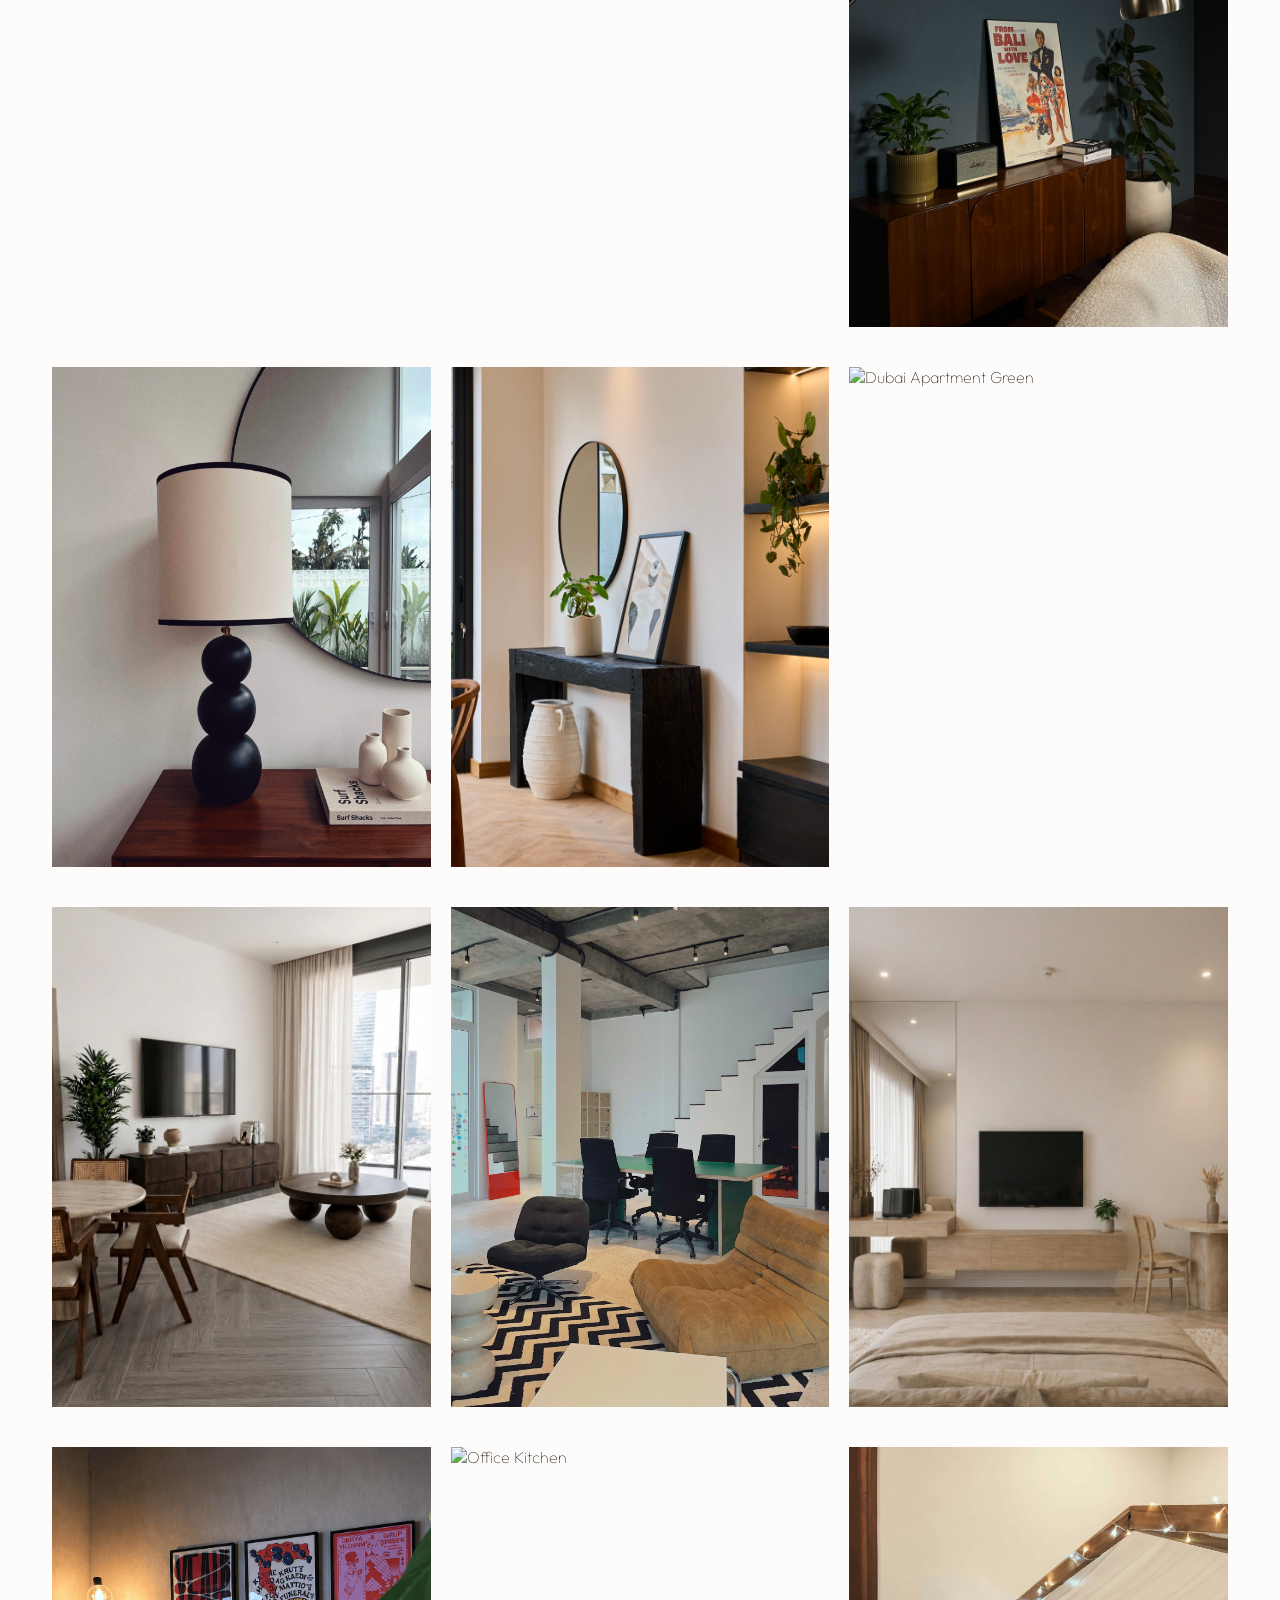
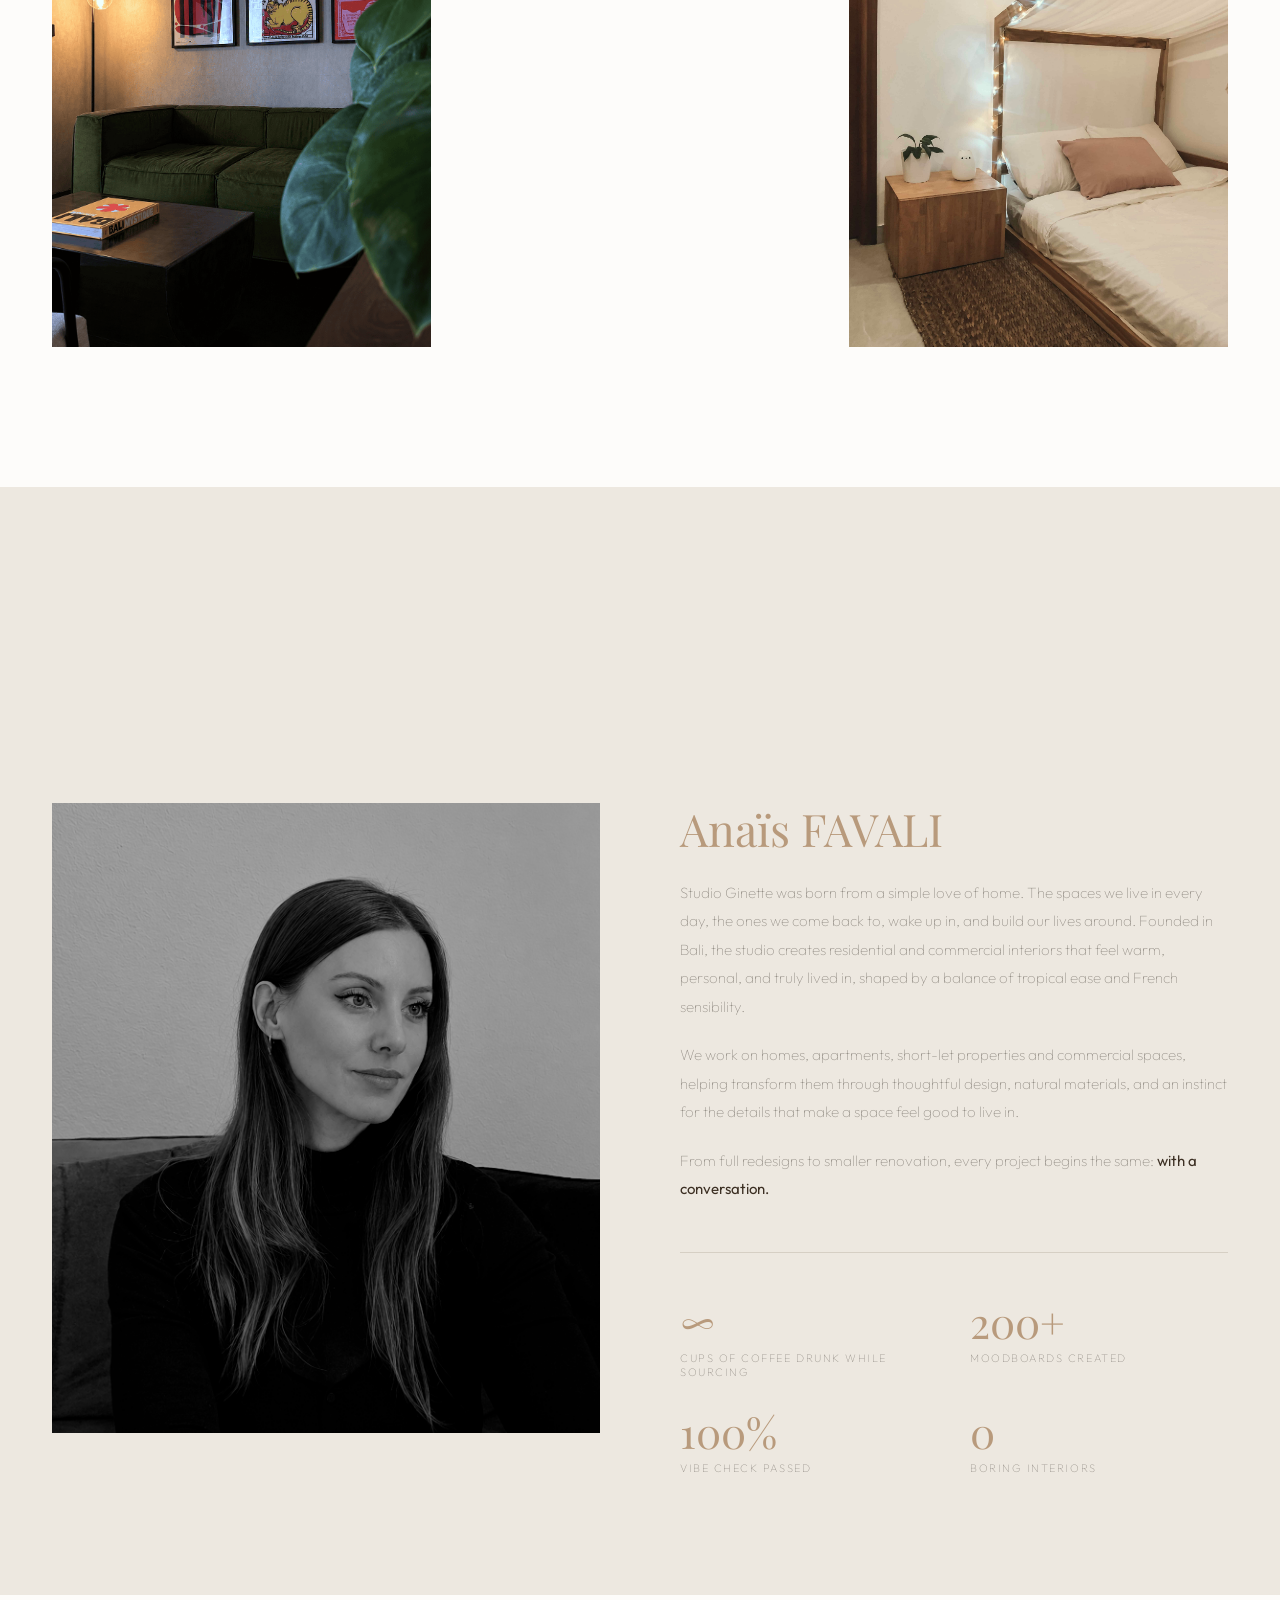
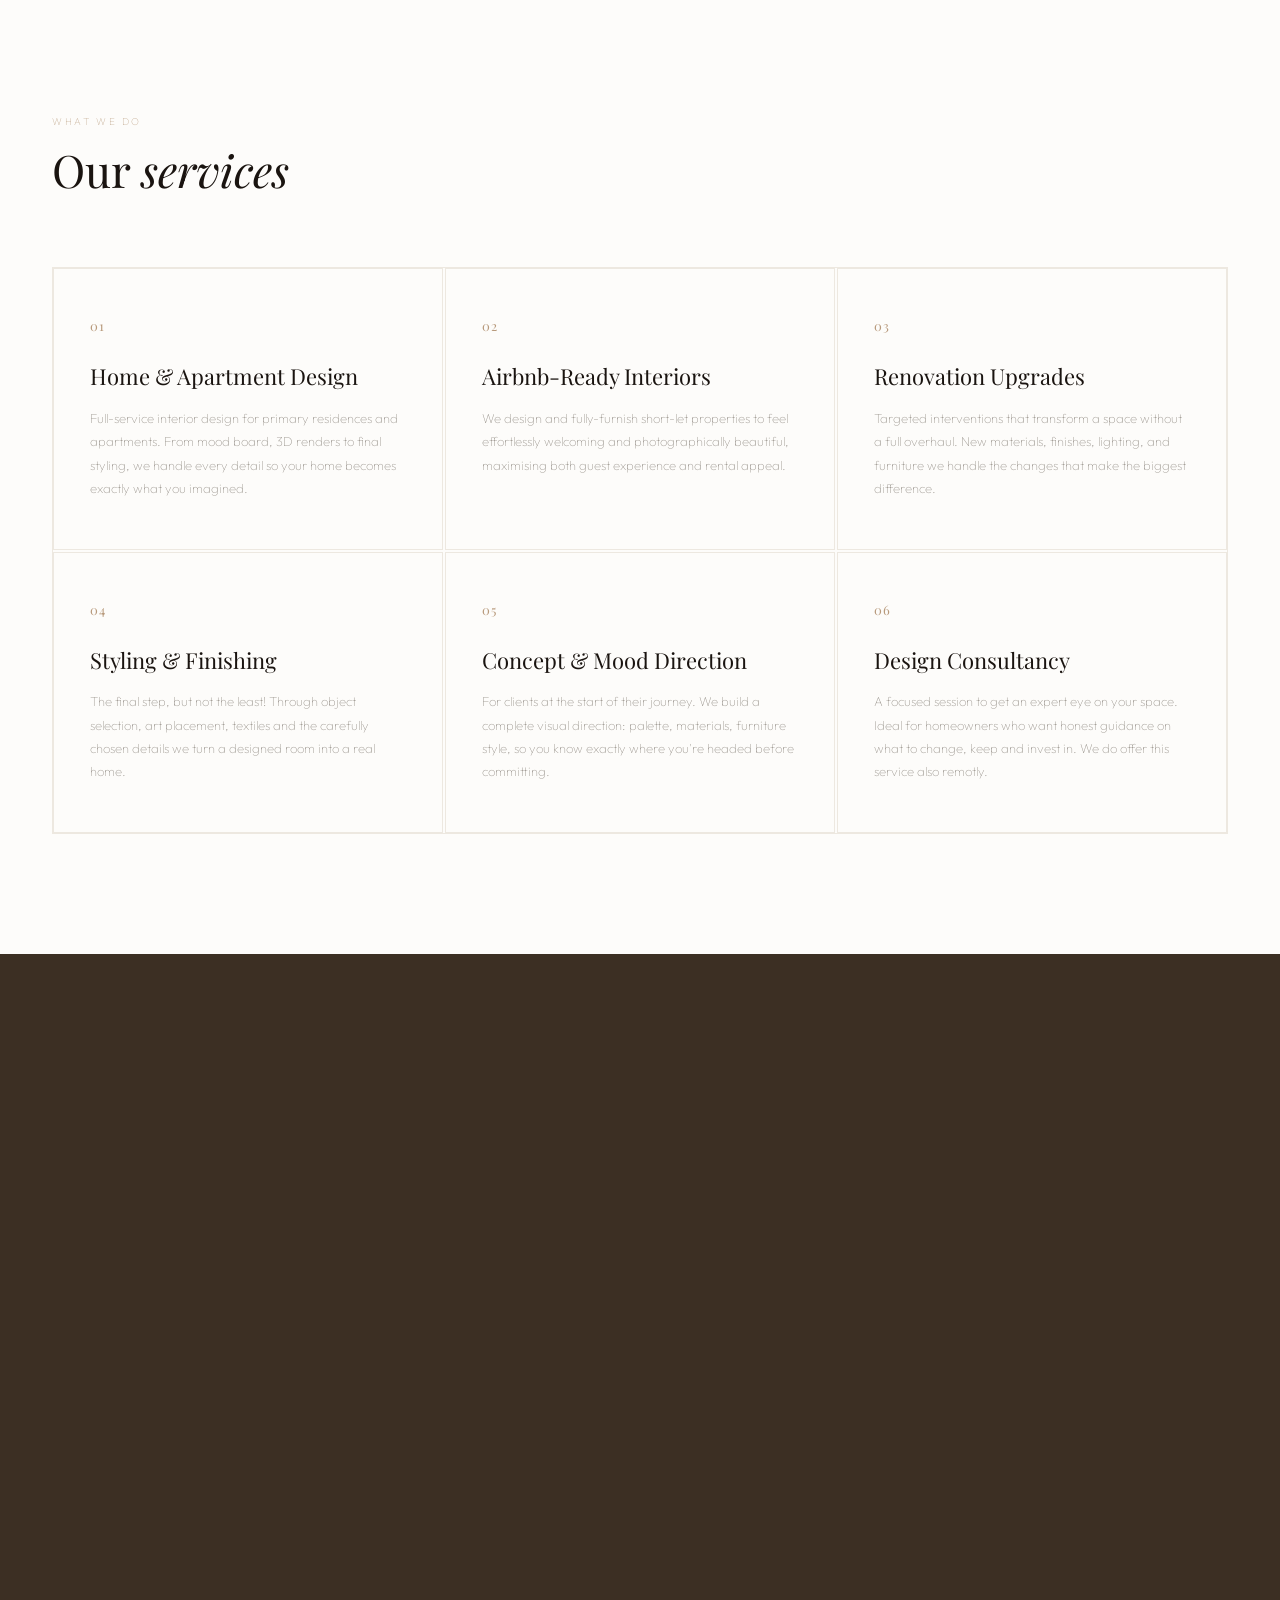
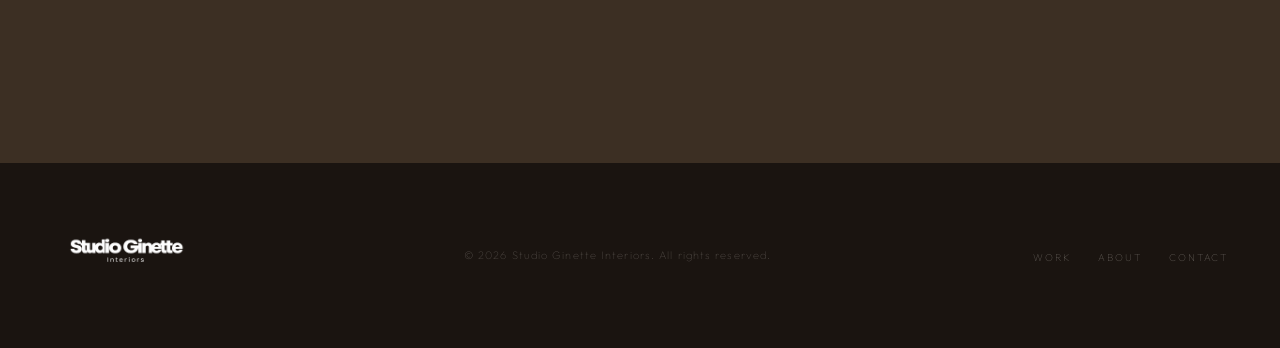
==== commit b915b48f: "Update index.html" ====
--- a/index.html
+++ b/index.html
@@ -962,8 +962,9 @@
       </div>
     </div>
     <div class="reveal">
-  <form action="https://formspree.io/f/xlgvkjaw" method="POST">
-   <input type="hidden" name="_next" value="https://www.studioginetteinteriors.com"/>
+ <form action="https://api.web3forms.com/submit" method="POST">
+  <input type="hidden" name="access_key" value="8b2ec3a0-ffd6-425c-aece-bebe0d100486"/>
+  <input type="hidden" name="redirect" value="https://www.studioginetteinteriors.com"/>
     <div class="form-group">
       <label>Your Name</label>
       <input type="text" name="name" placeholder="" required/>
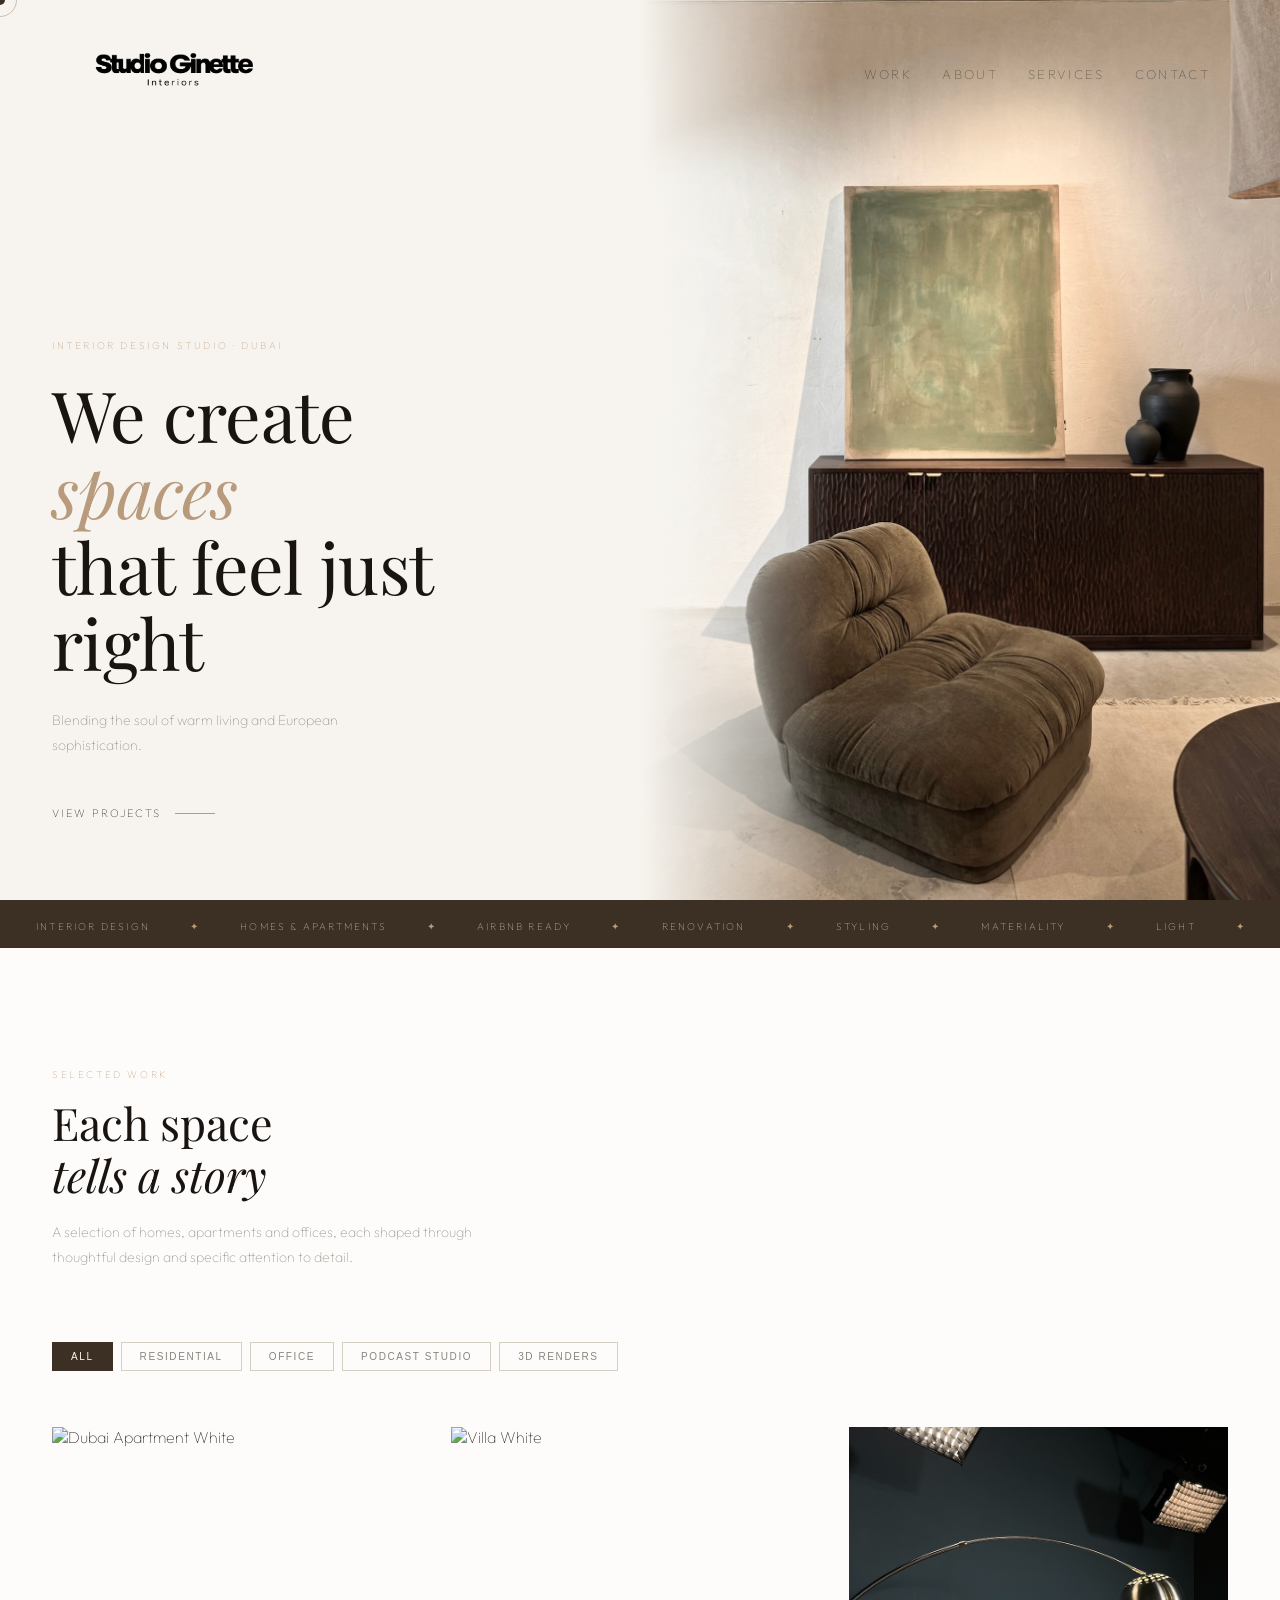
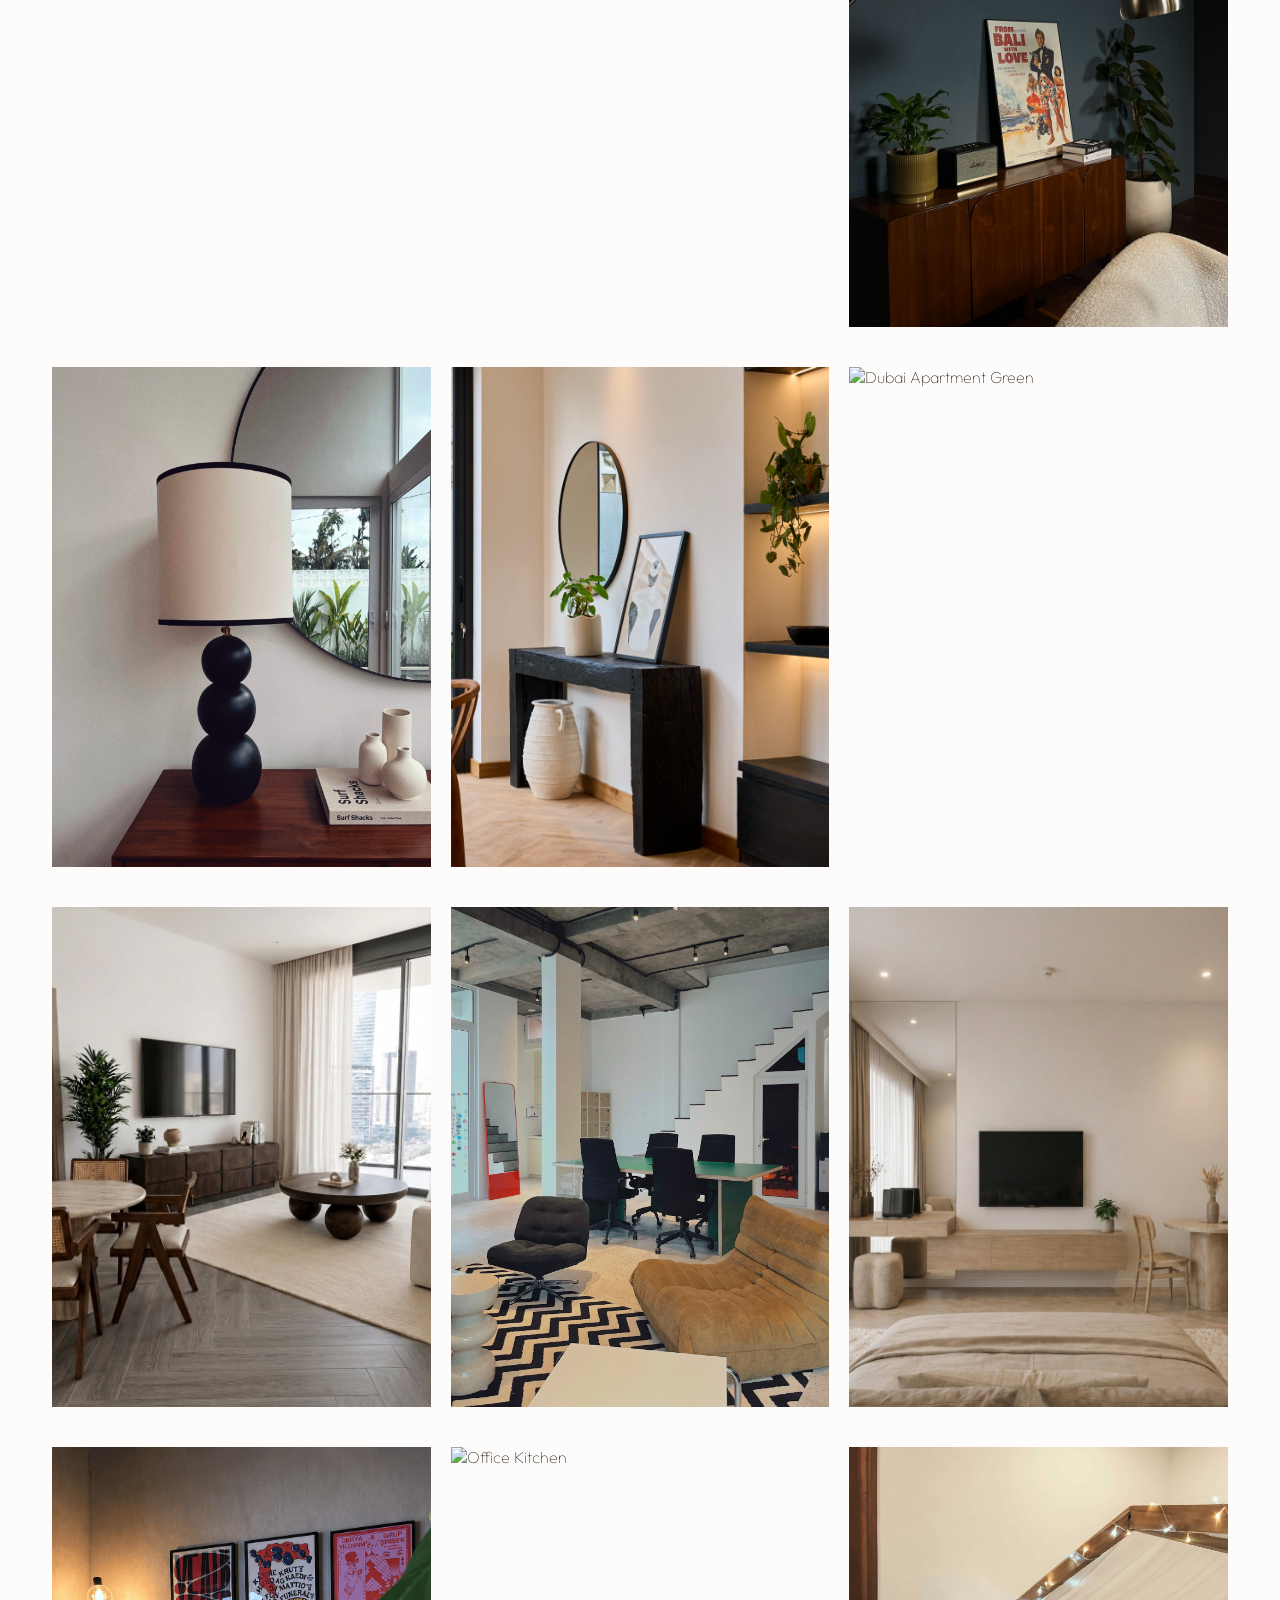
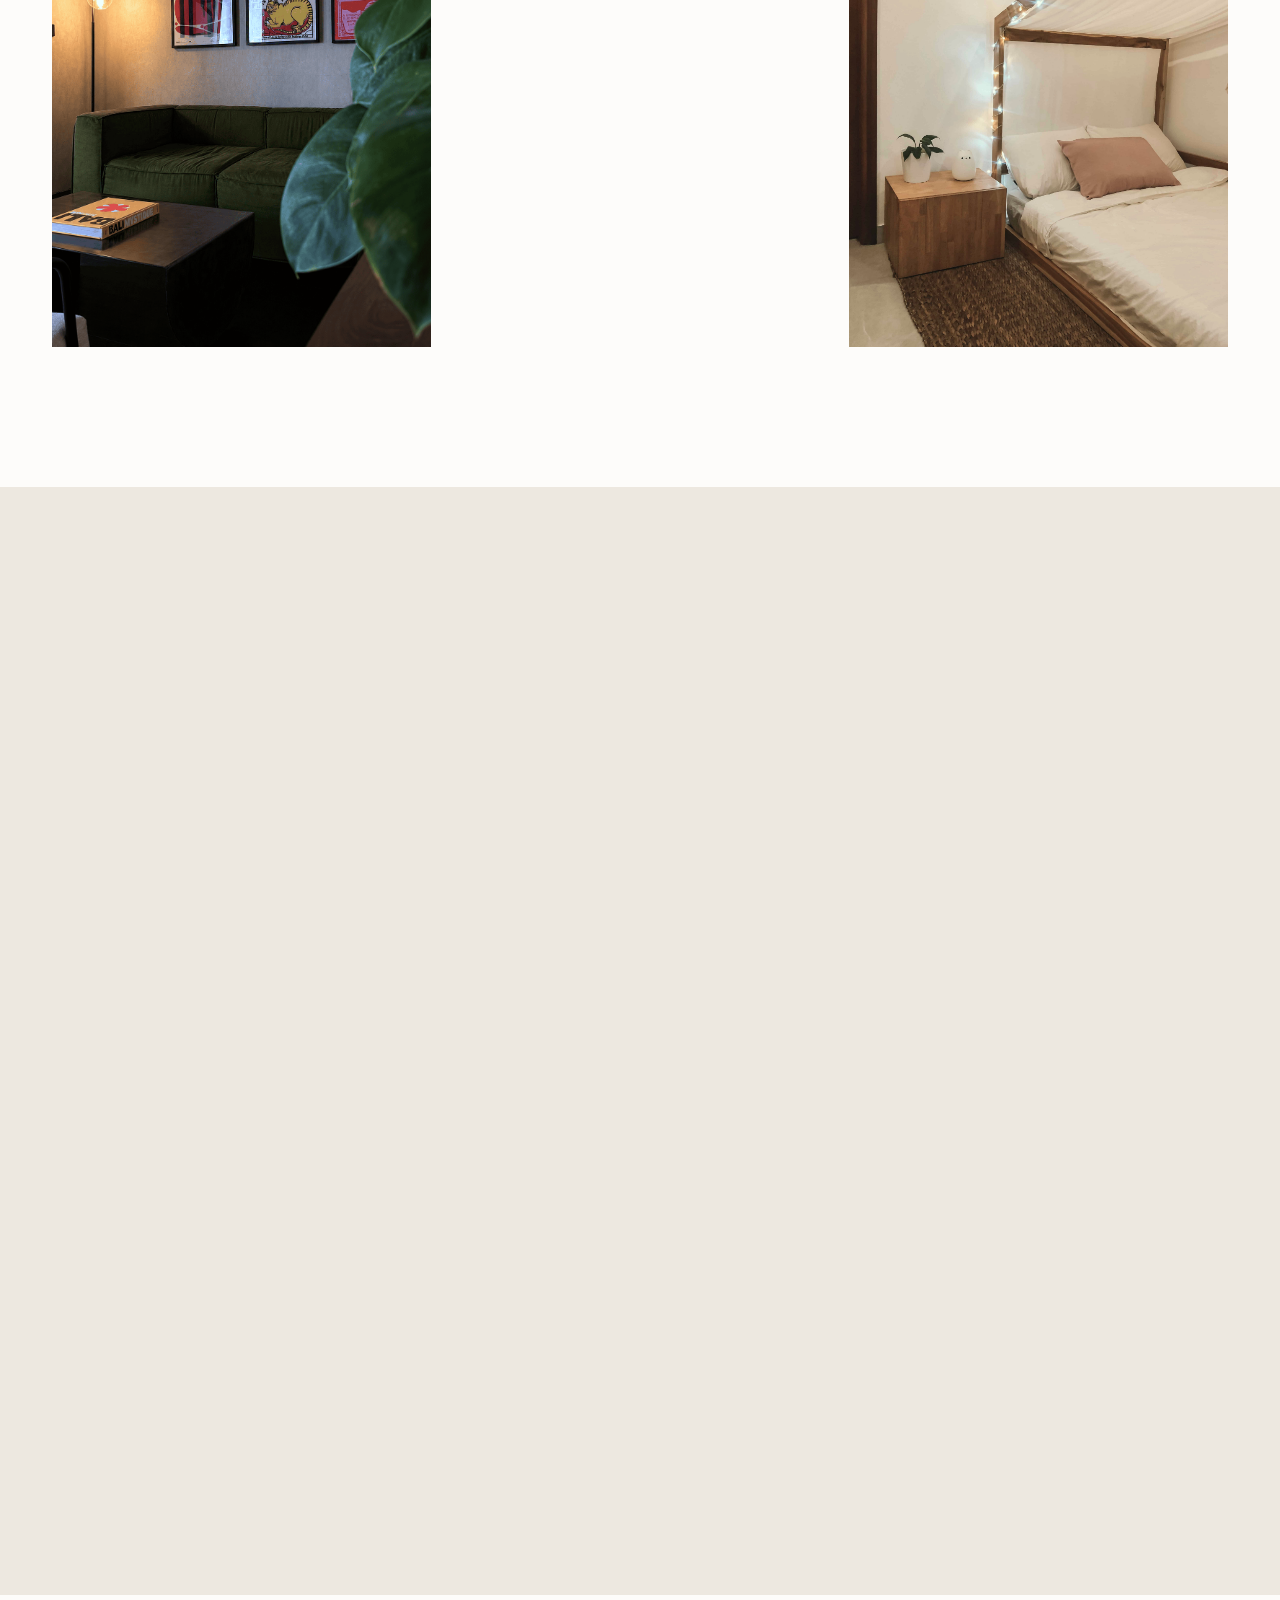
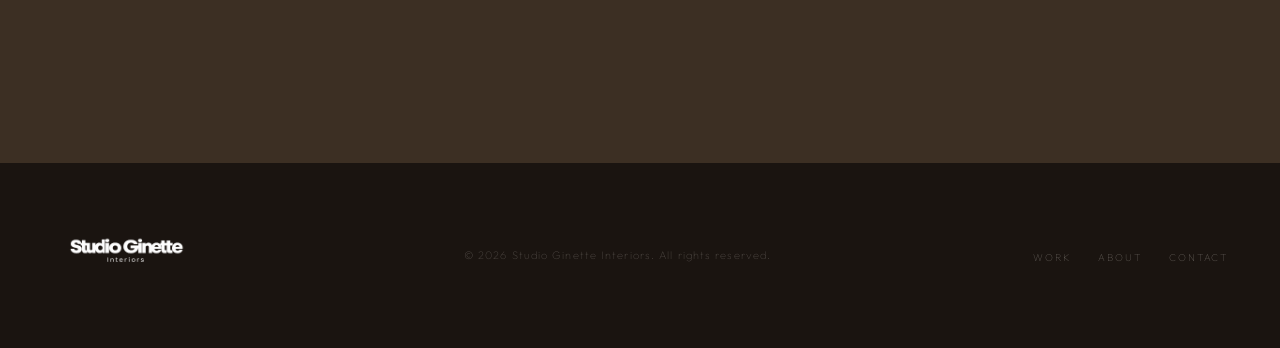
==== commit 41da260c: "Update index.html" ====
--- a/index.html
+++ b/index.html
@@ -962,9 +962,8 @@
       </div>
     </div>
     <div class="reveal">
- <form action="https://api.web3forms.com/submit" method="POST">
+ <form id="contactForm">
   <input type="hidden" name="access_key" value="8b2ec3a0-ffd6-425c-aece-bebe0d100486"/>
-  <input type="hidden" name="redirect" value="https://www.studioginetteinteriors.com"/>
     <div class="form-group">
       <label>Your Name</label>
       <input type="text" name="name" placeholder="" required/>
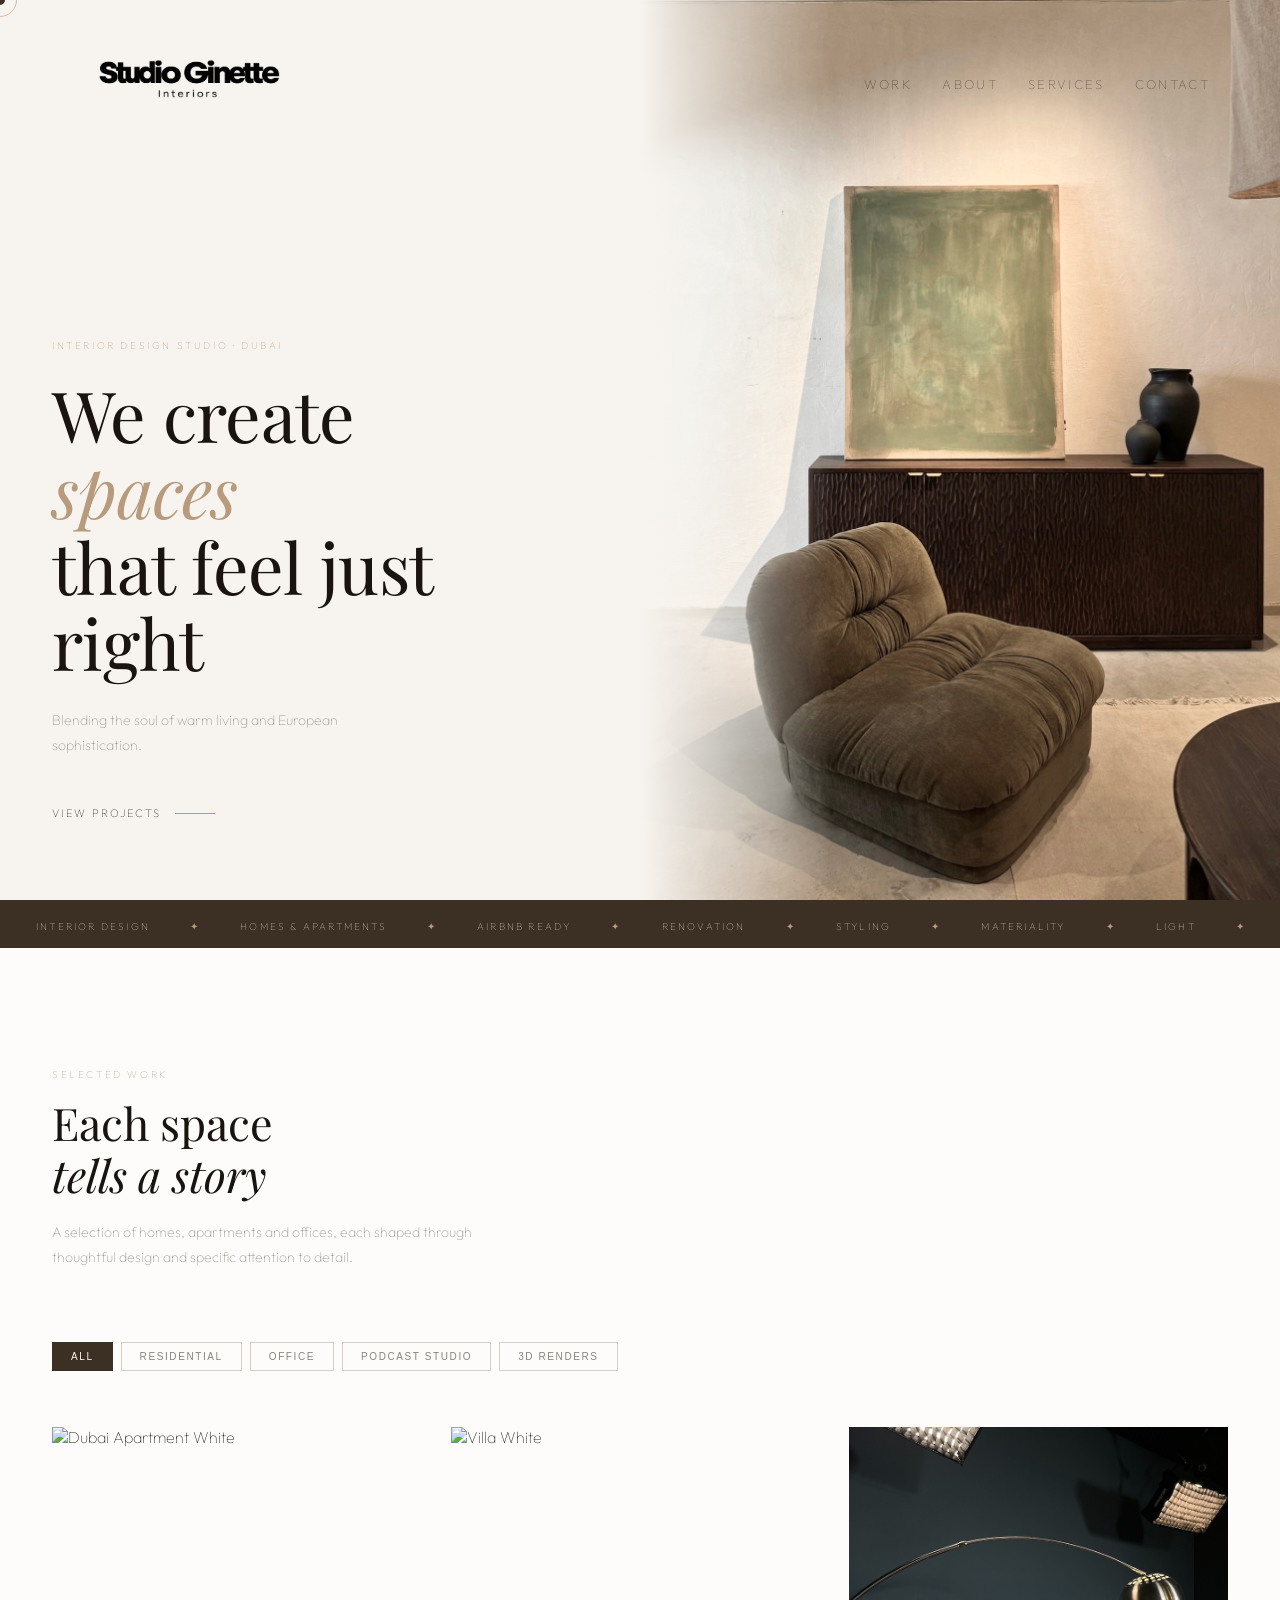
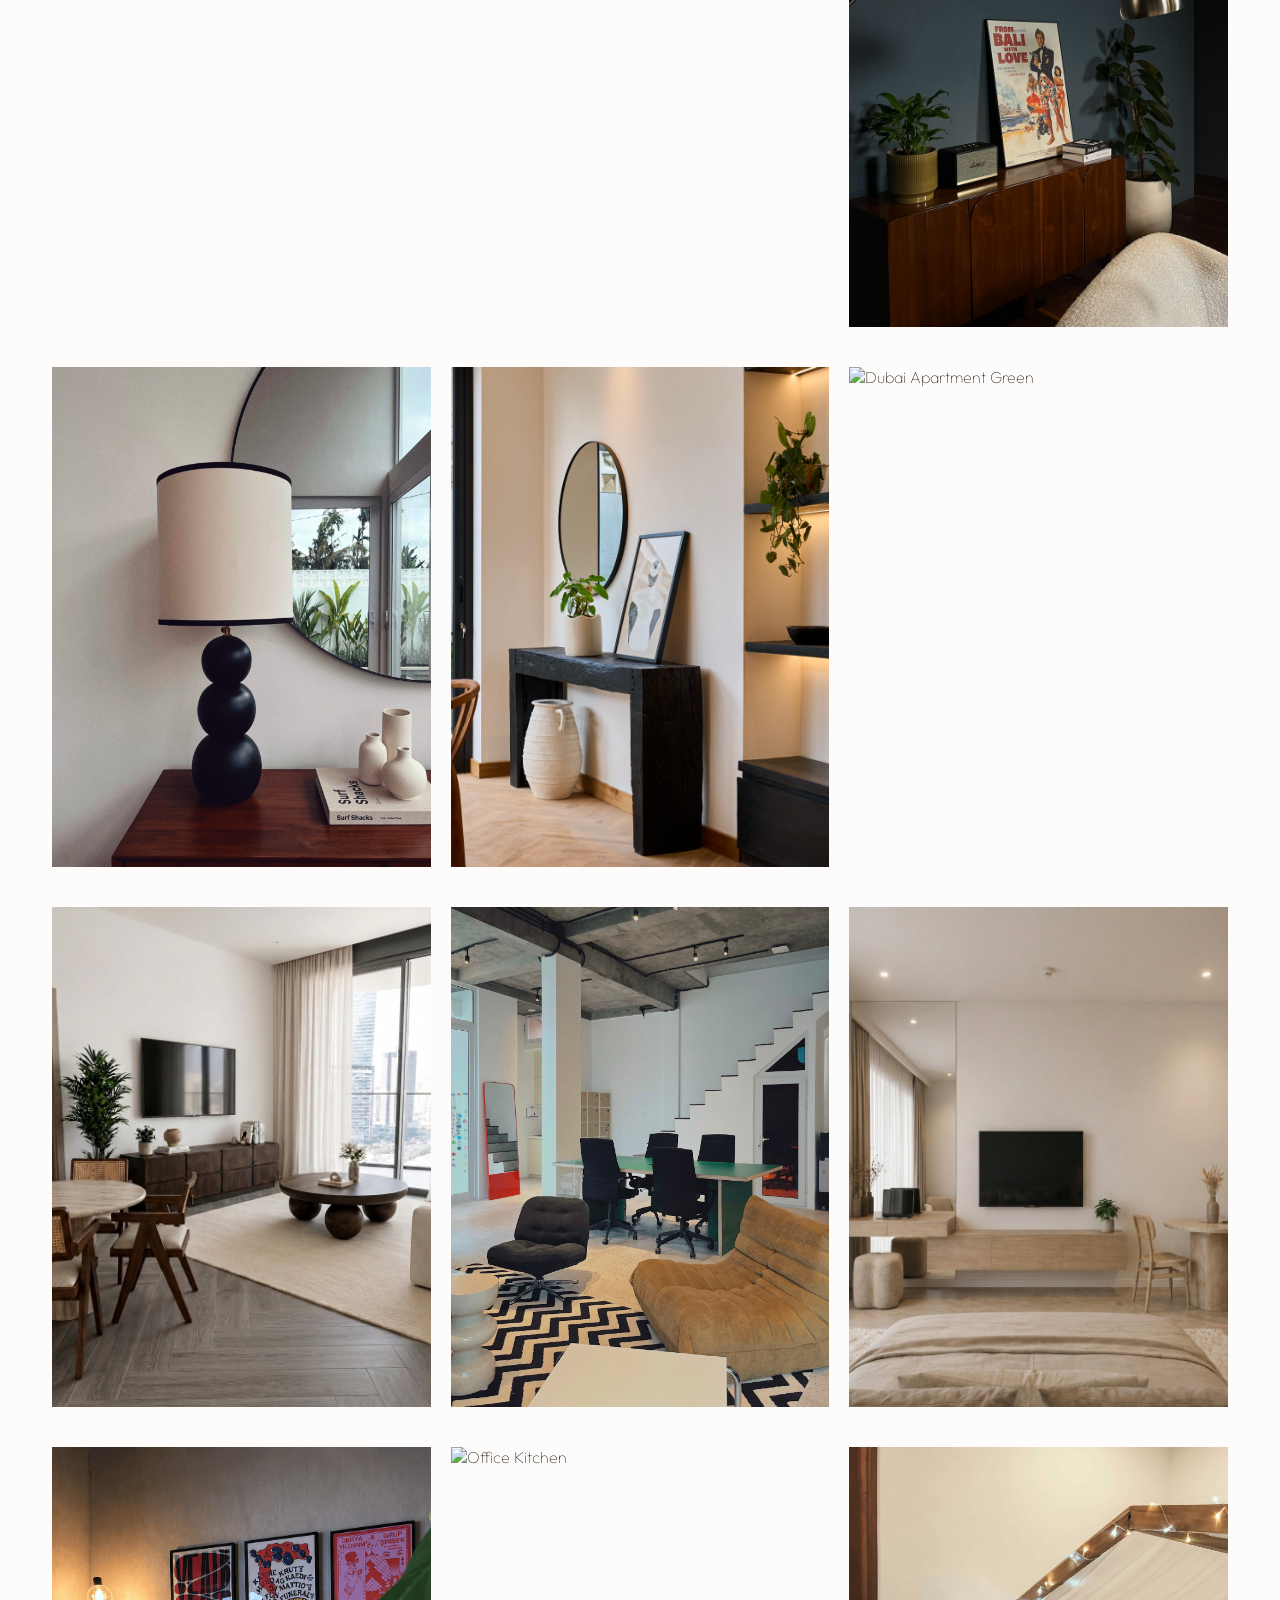
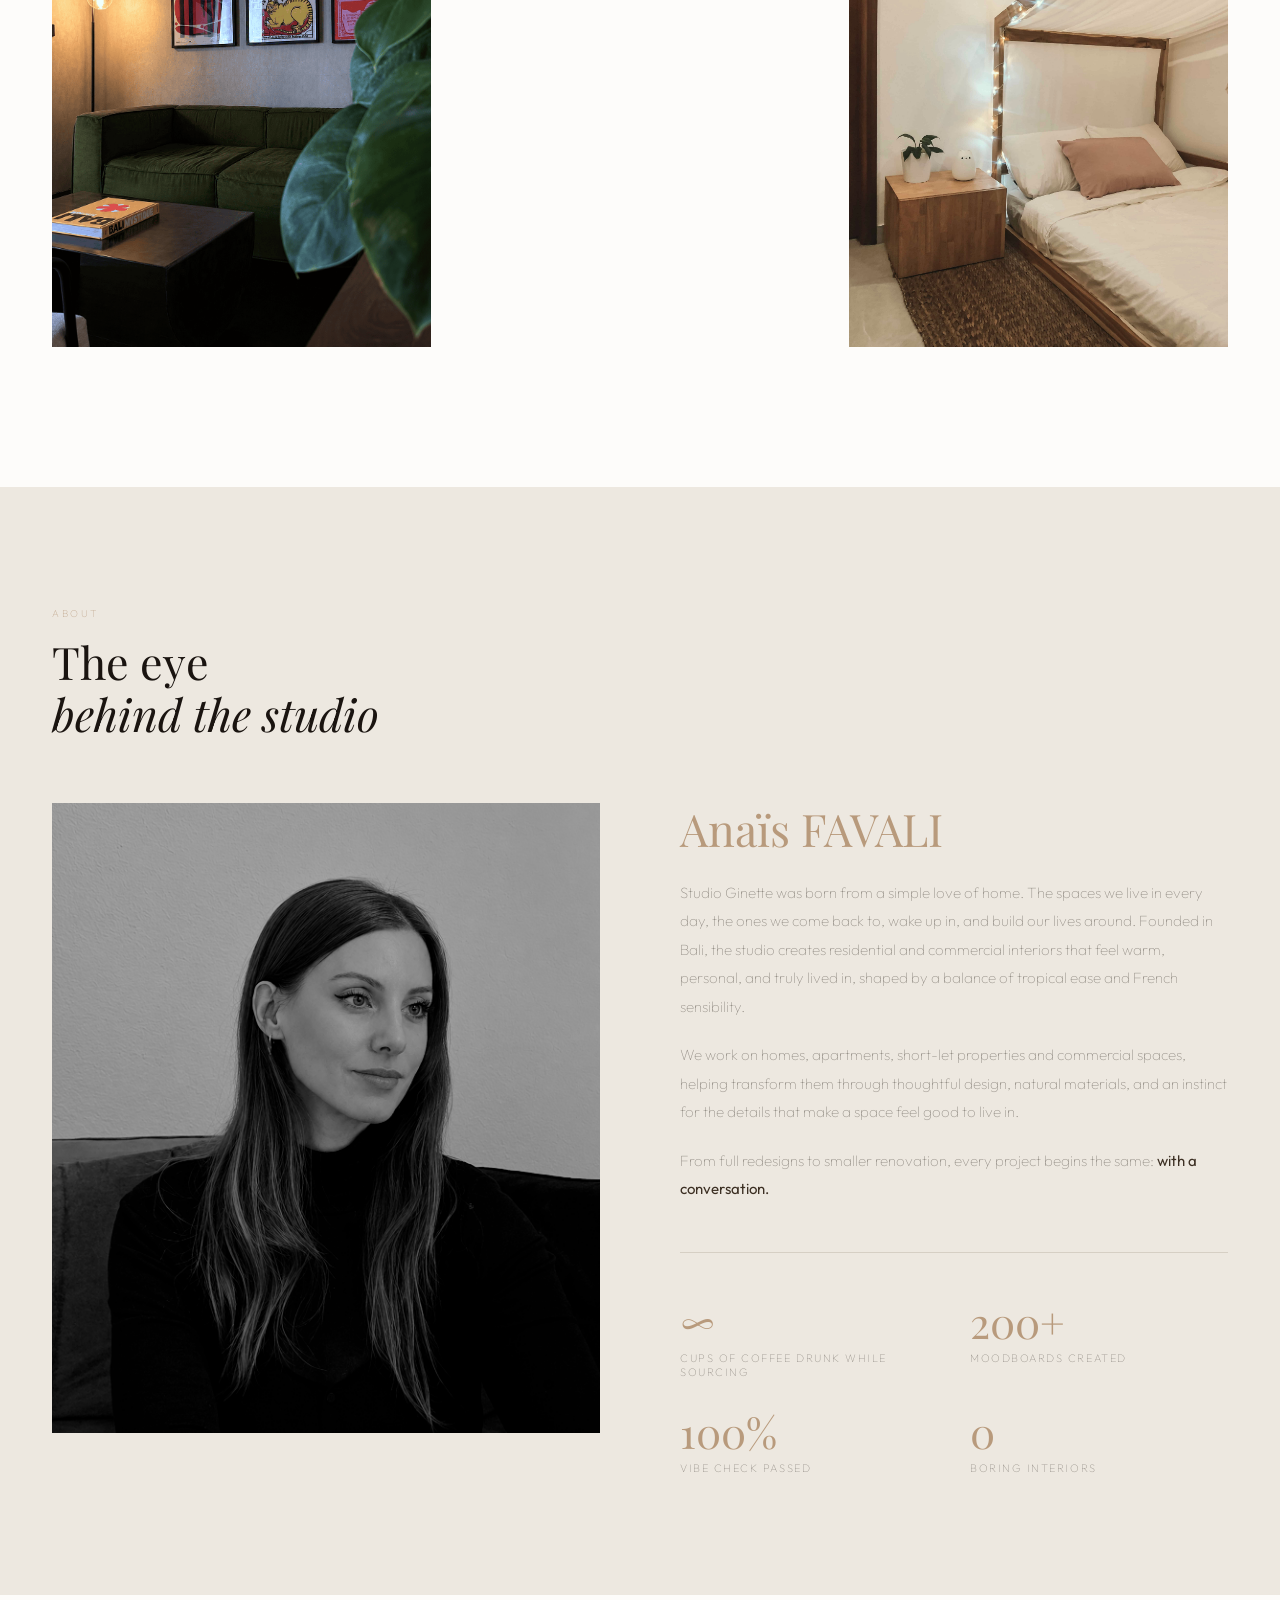
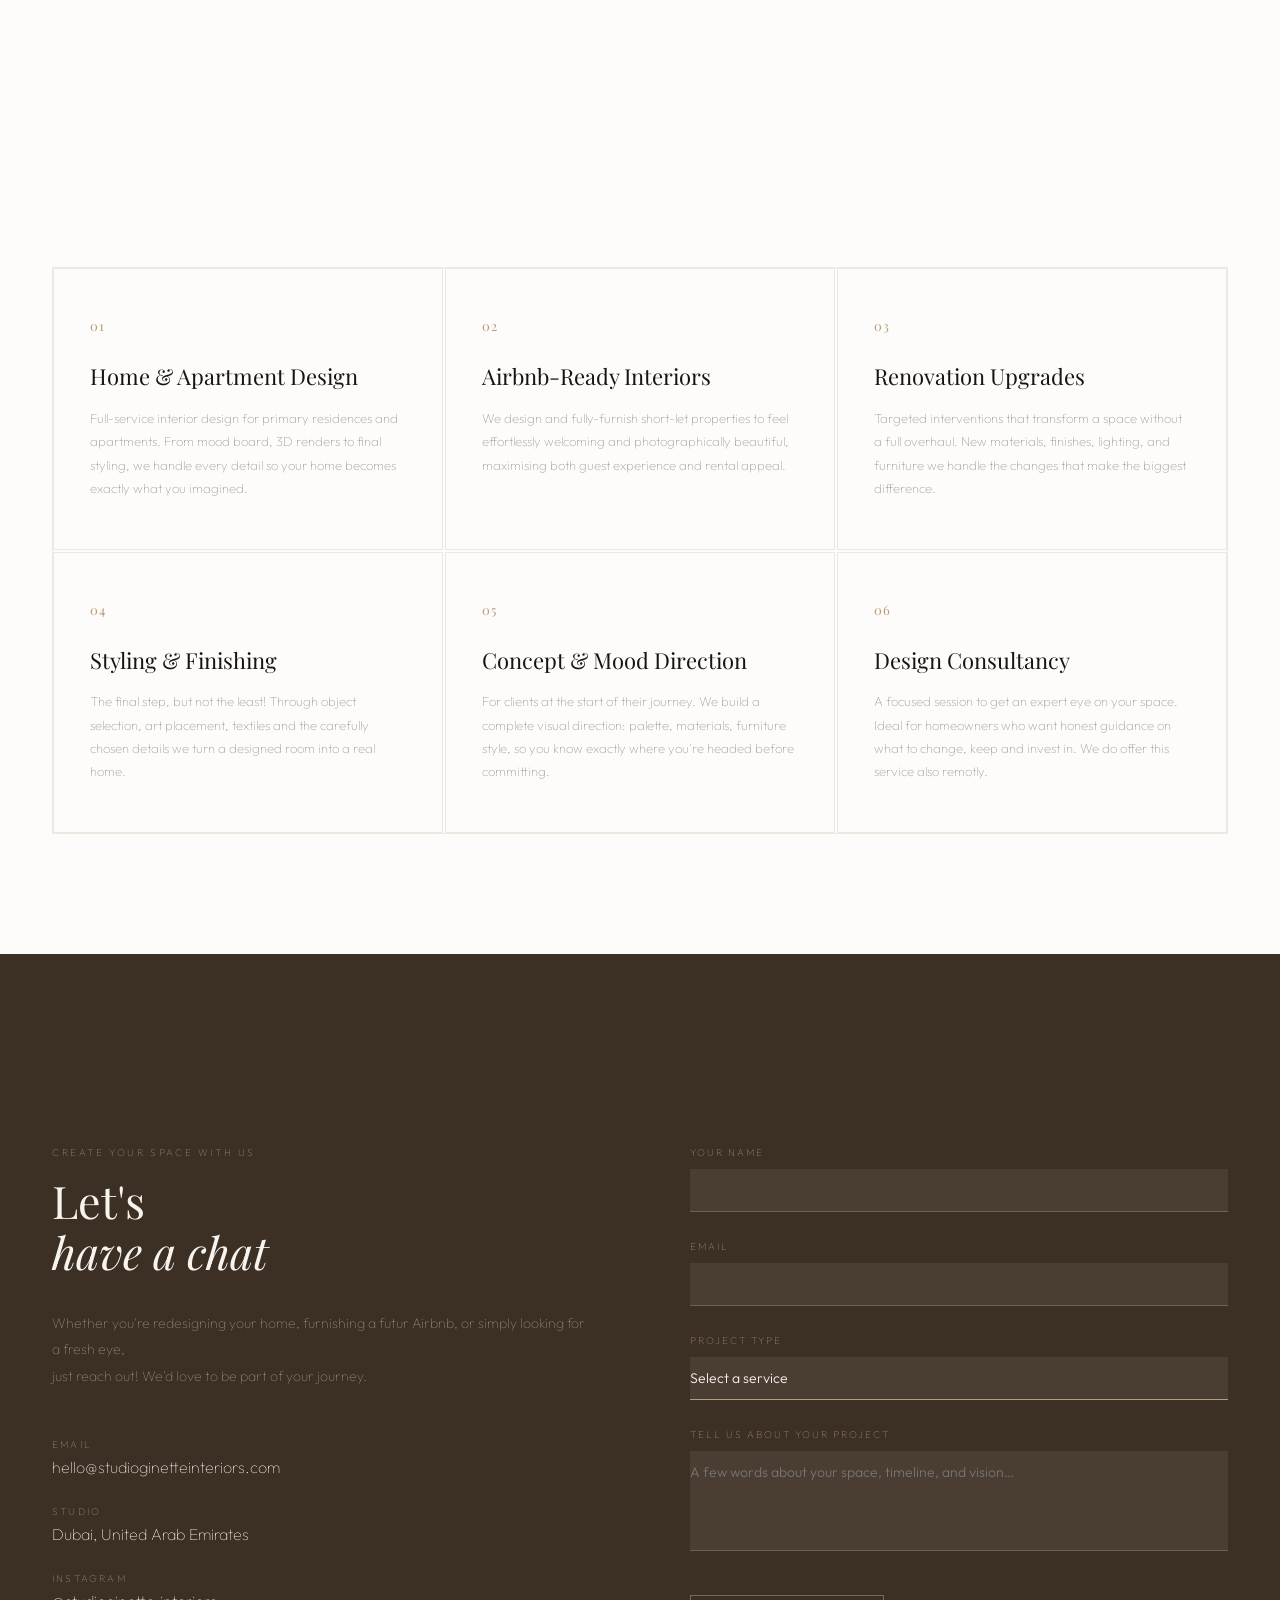
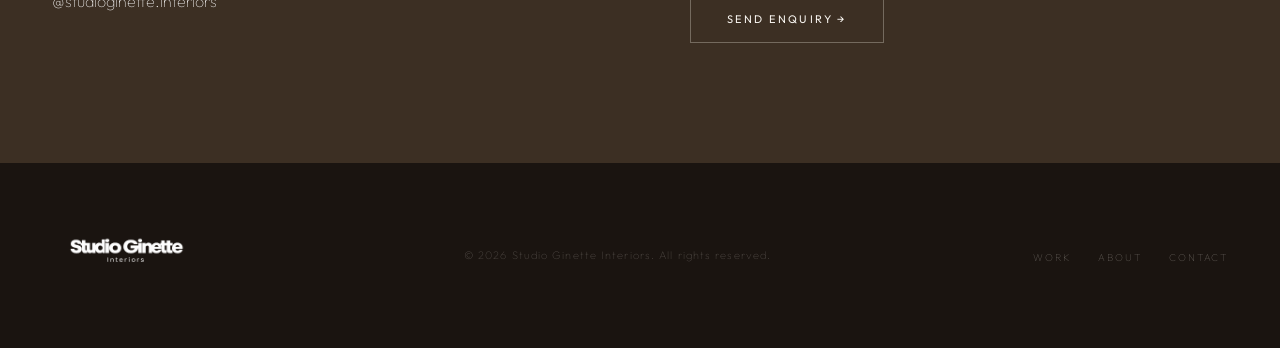
==== commit b03f77e1: "Update index.html" ====
--- a/index.html
+++ b/index.html
@@ -80,7 +80,7 @@
   align-items: center;
 }
   .nav-logo img {
-  height: 140px; 
+  height: 160px; 
 }
 .nav-links {
   display: flex;
@@ -1158,6 +1158,20 @@
   }
 });document.getElementById('hamburger').addEventListener('click', () => {
   document.querySelector('.nav-links').classList.toggle('open');
-});</script>
+});
+// Contact form  ← ajoute ici
+document.getElementById('contactForm').addEventListener('submit', async (e) => {
+  e.preventDefault();
+  const data = new FormData(e.target);
+  const response = await fetch('https://api.web3forms.com/submit', {
+    method: 'POST',
+    body: data
+  });
+  if (response.ok) {
+    document.getElementById('contactForm').style.display = 'none';
+    document.getElementById('formSuccess').style.display = 'block';
+  }
+});
+</script>
 </body>
 </html>
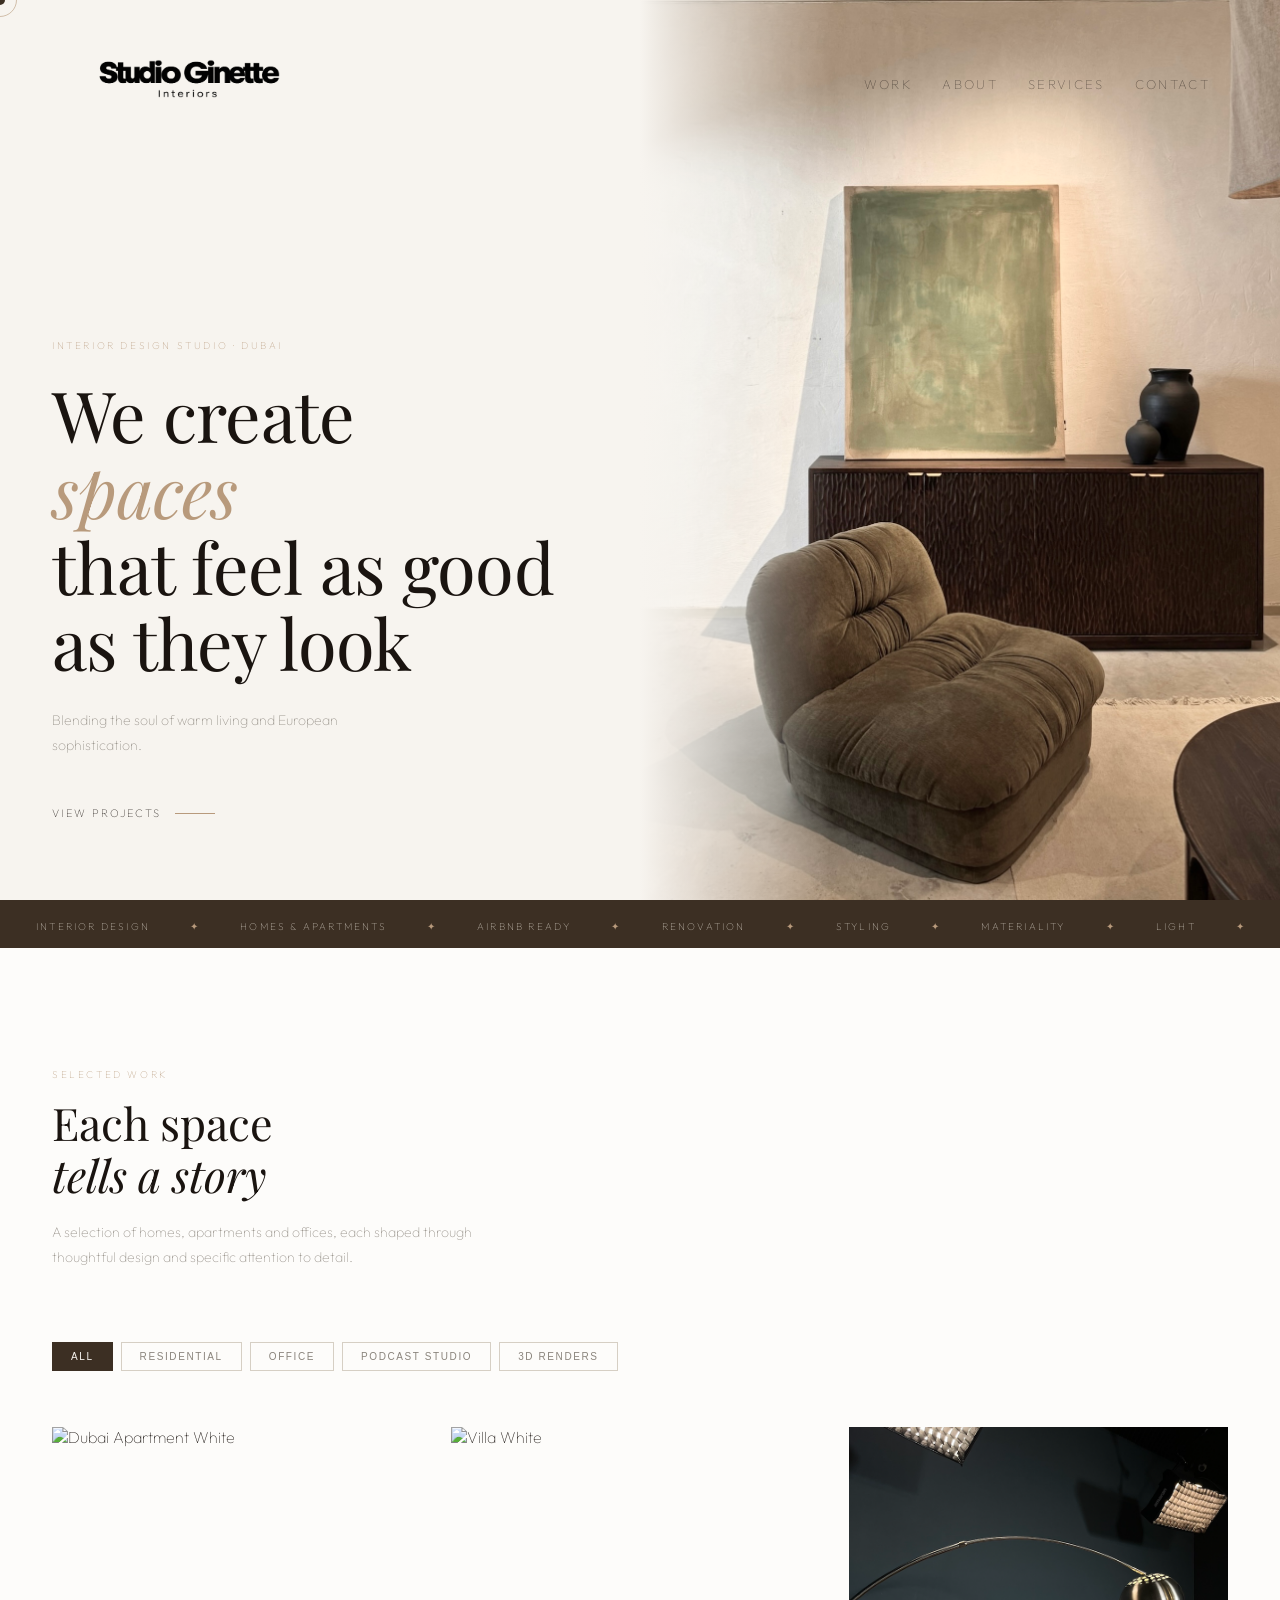
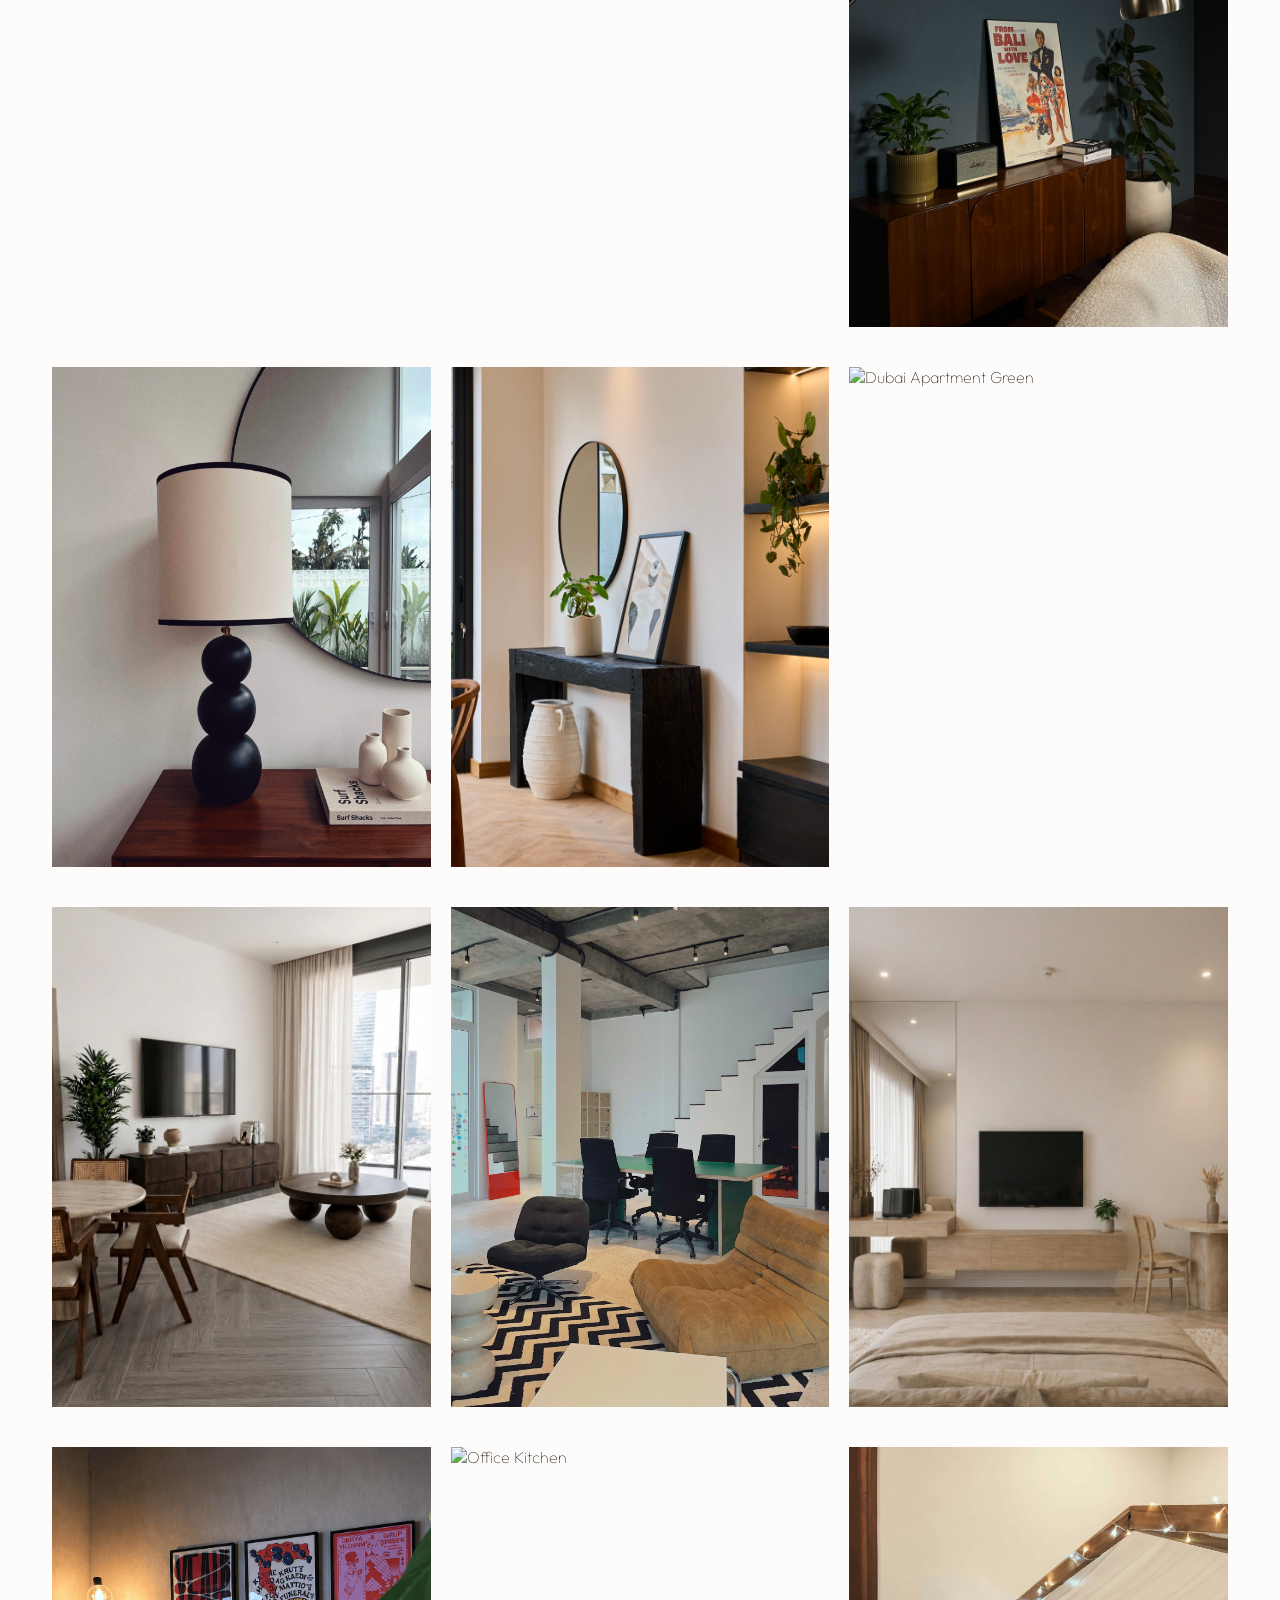
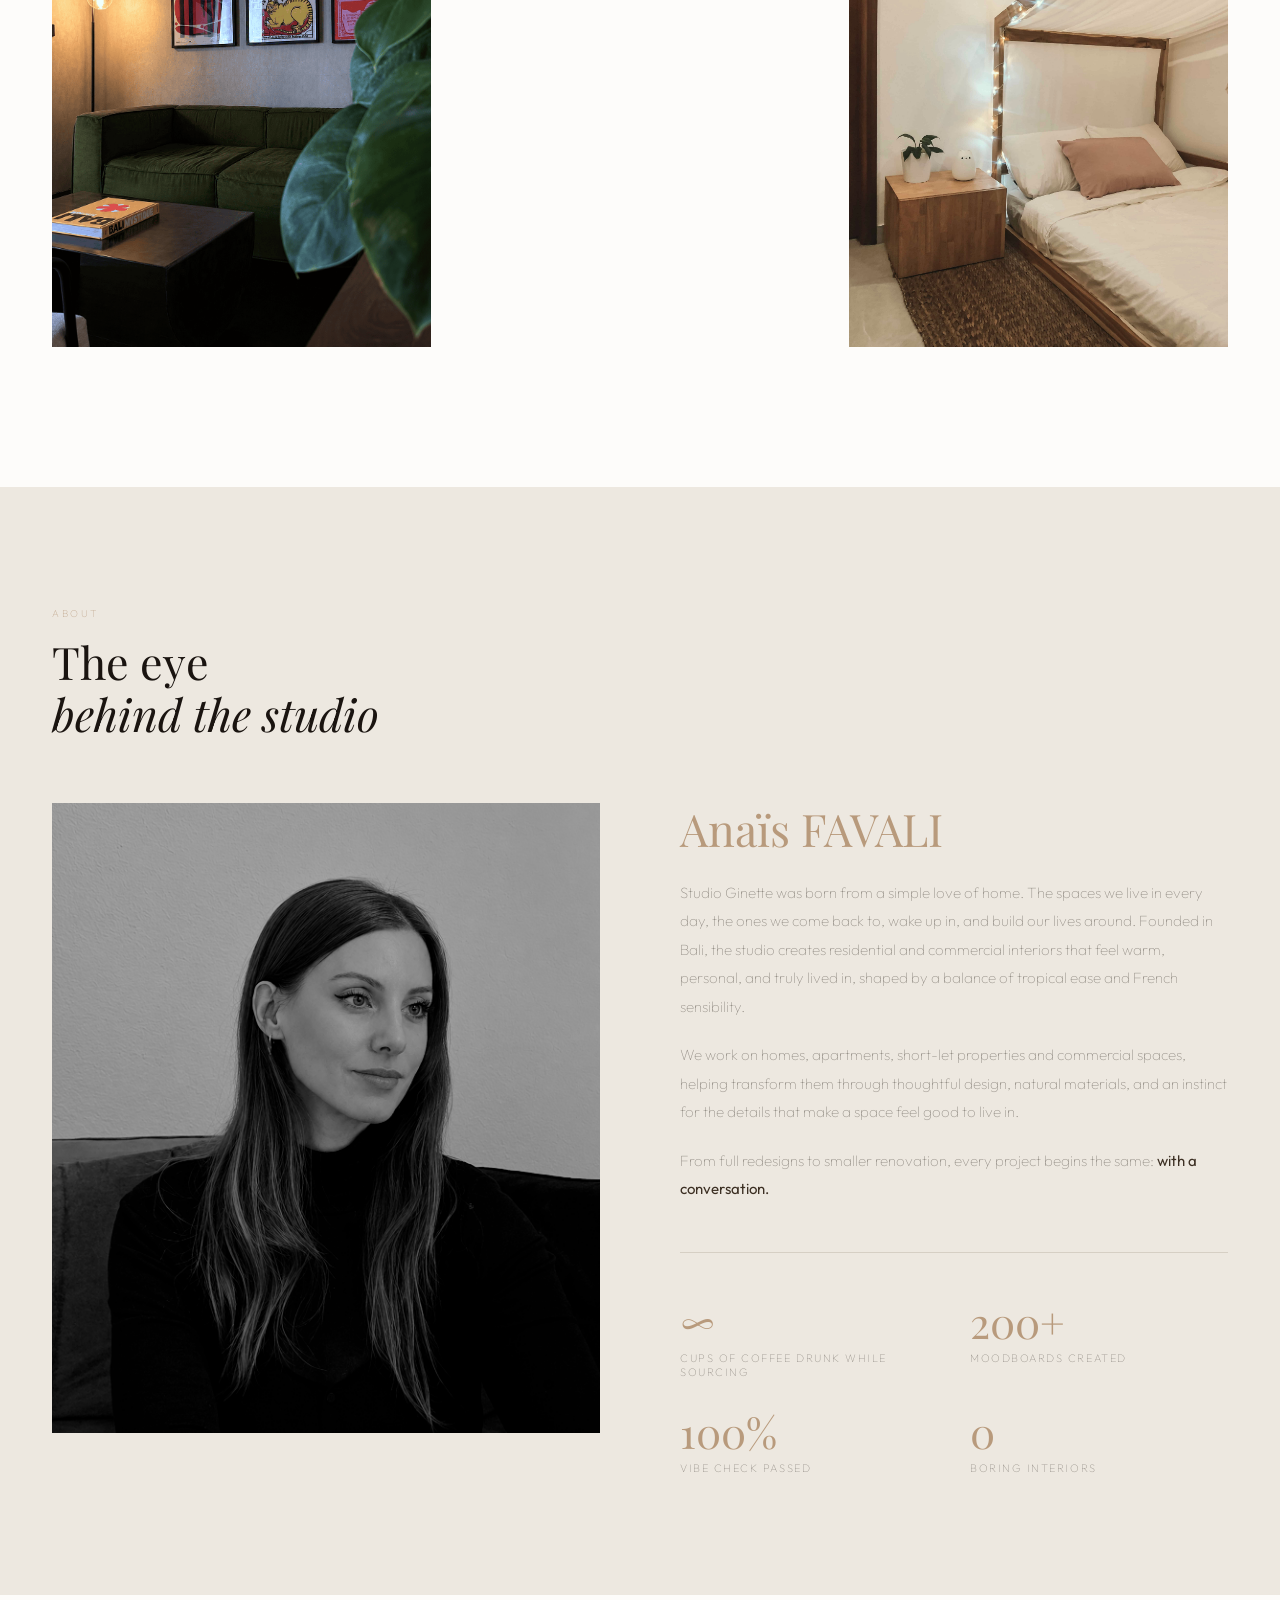
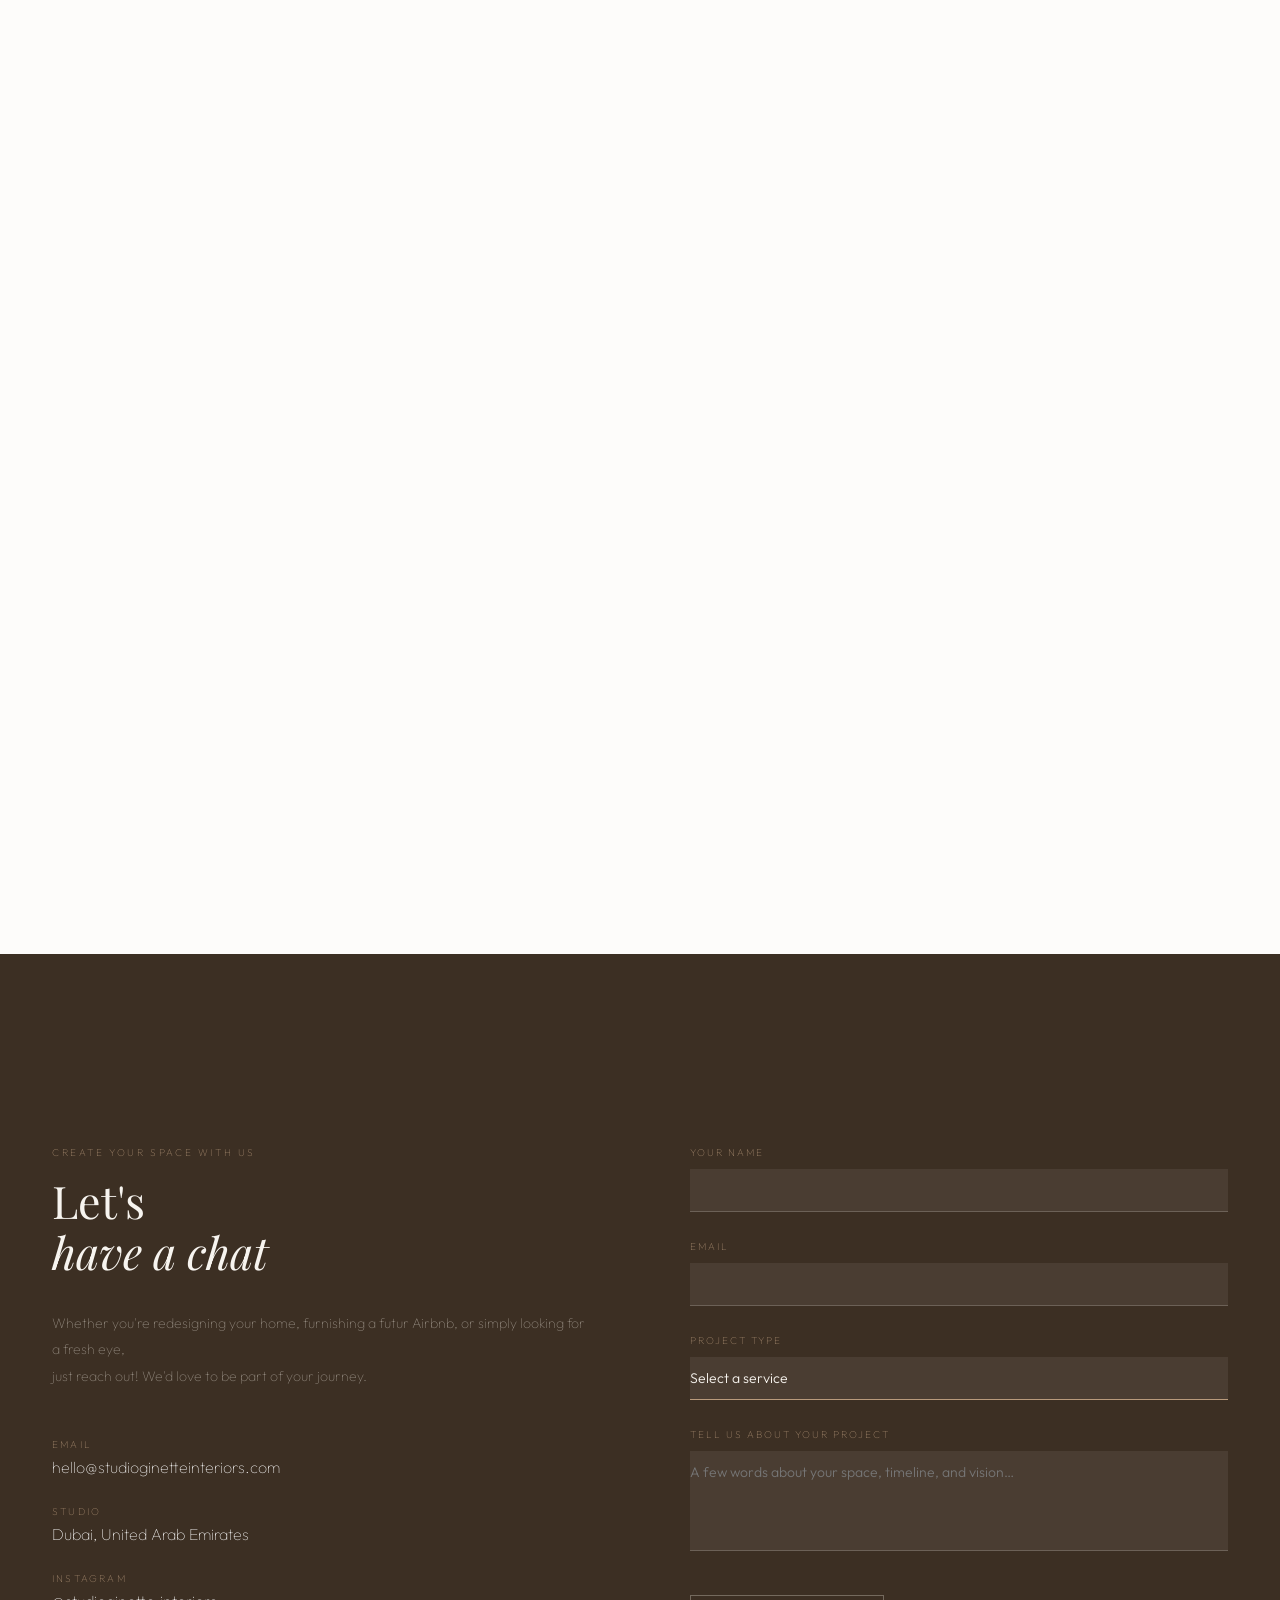
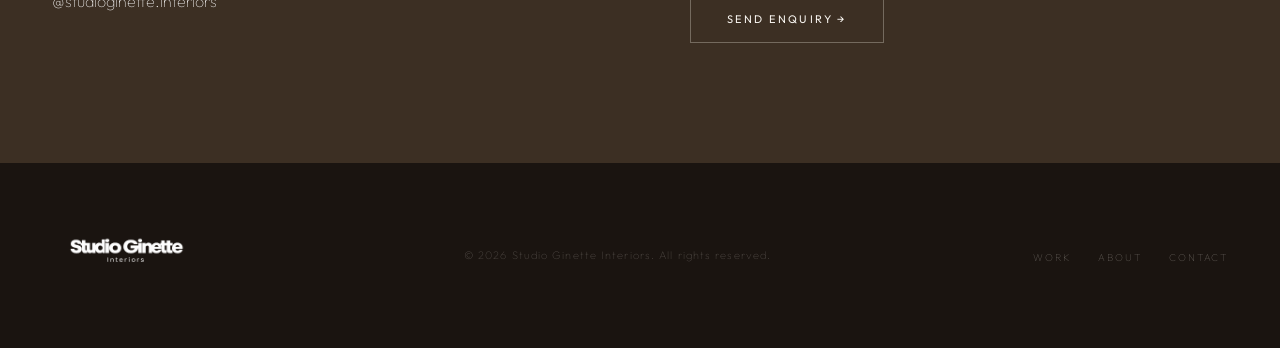
==== commit d2d13037: "Update index.html" ====
--- a/index.html
+++ b/index.html
@@ -826,7 +826,7 @@
     <h1 class="hero-title">
       We create <br>
       <em>spaces</em><br>
-      that feel just right
+      that feel as good as they look
     </h1>
     <p class="hero-sub">Blending the soul of warm living and European sophistication.</p>
     <a href="#work" class="hero-cta">View Projects</a>
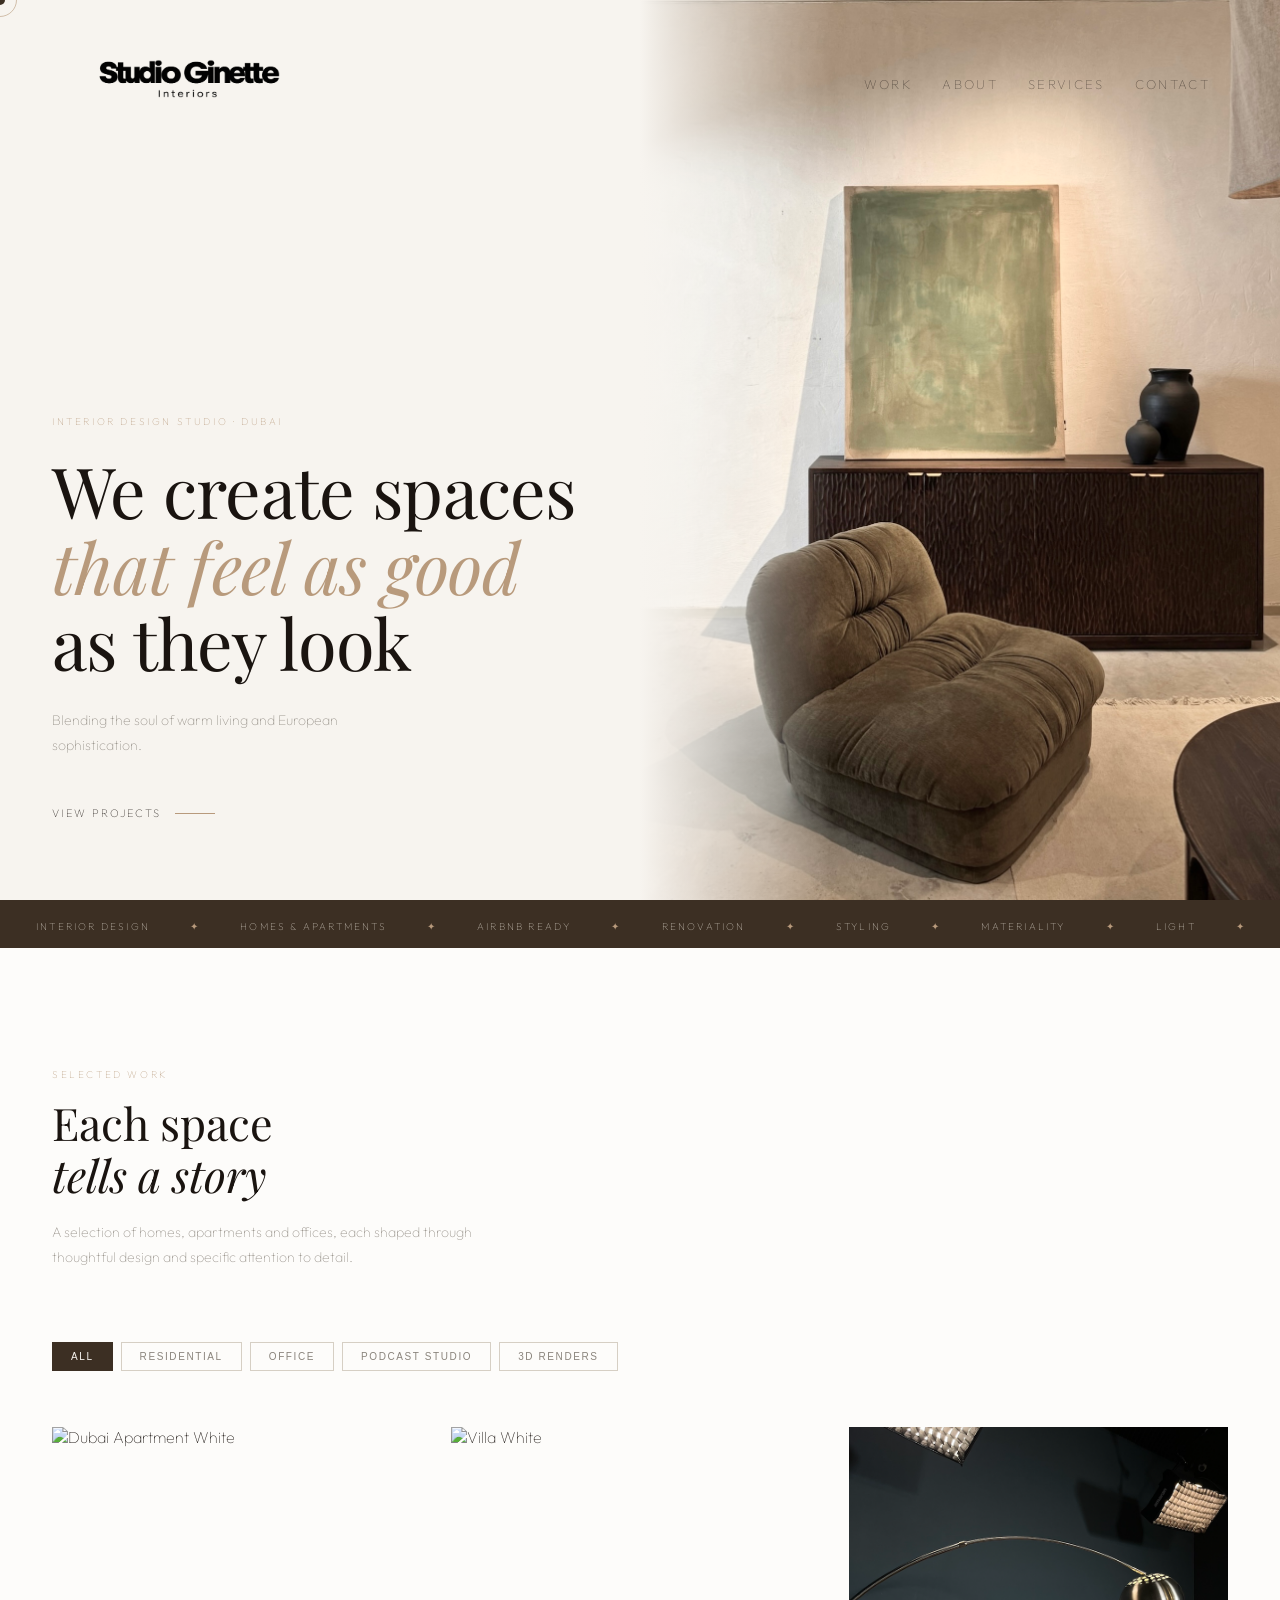
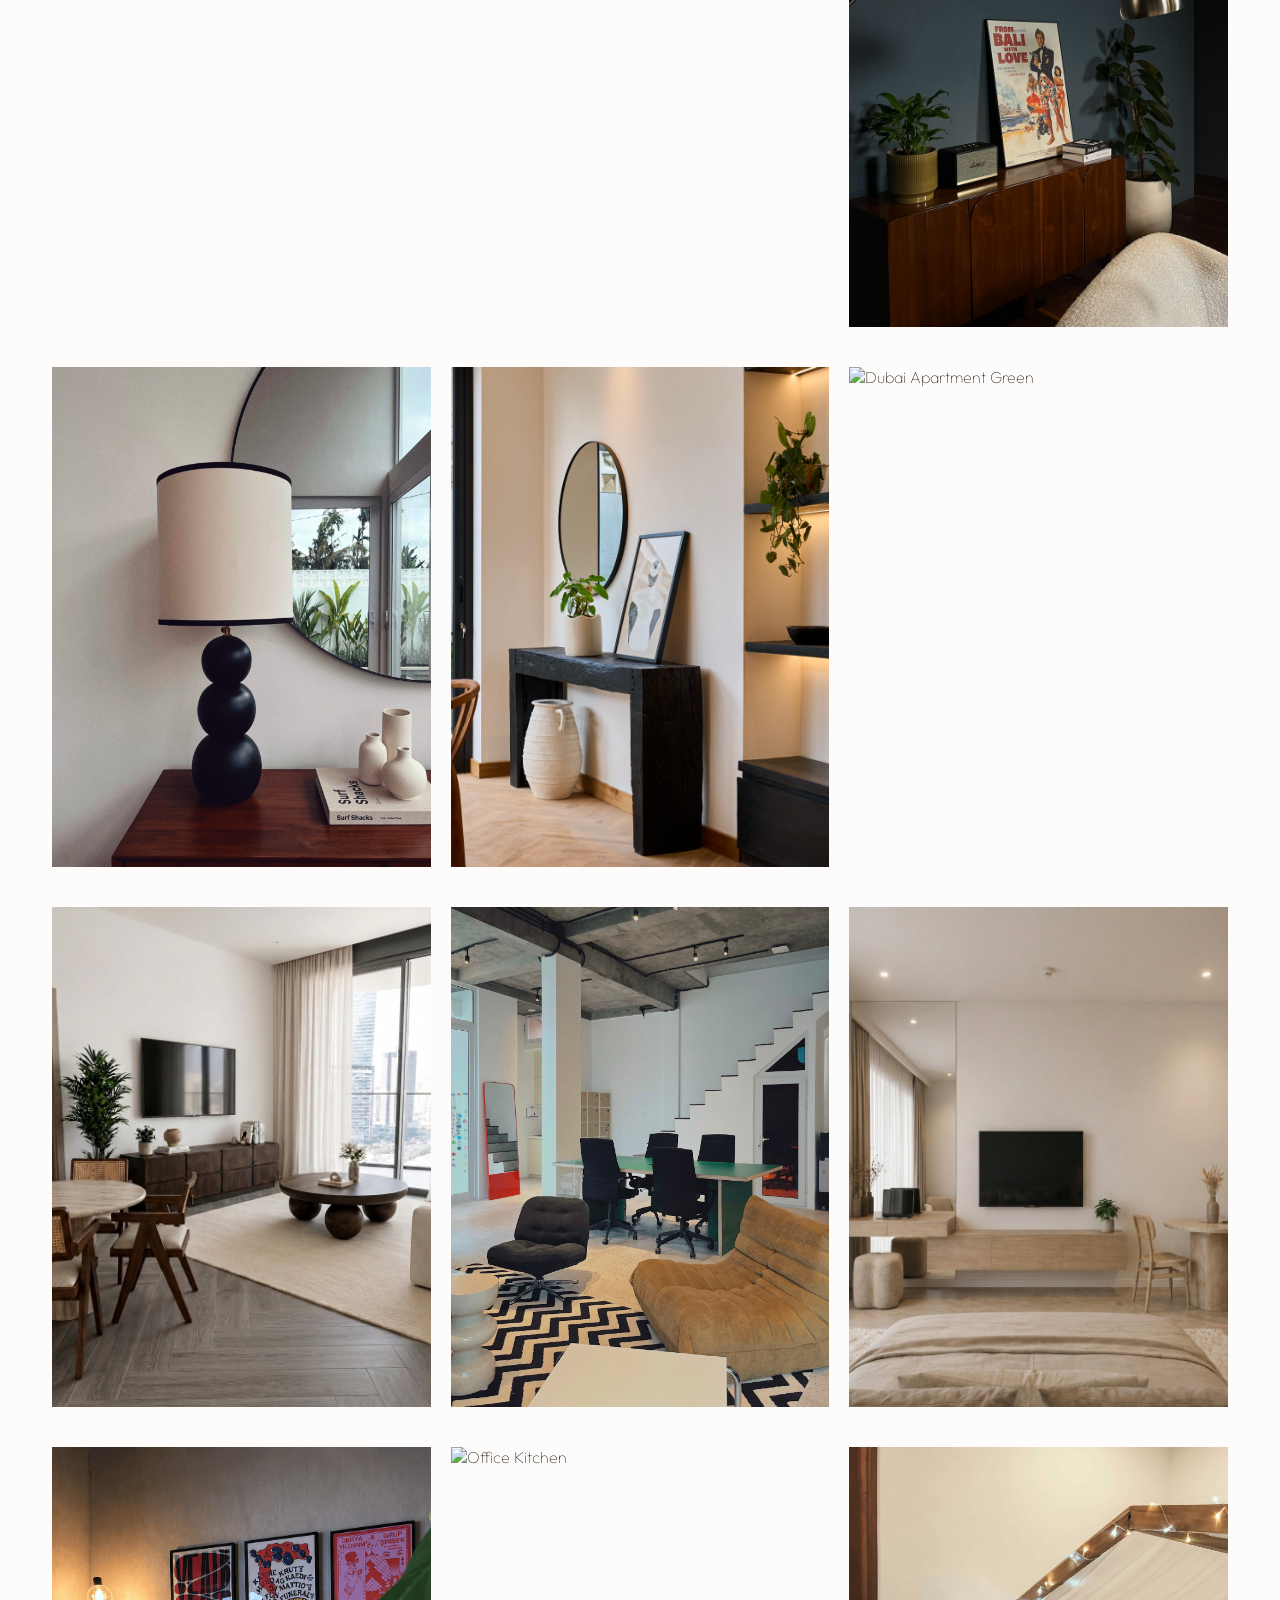
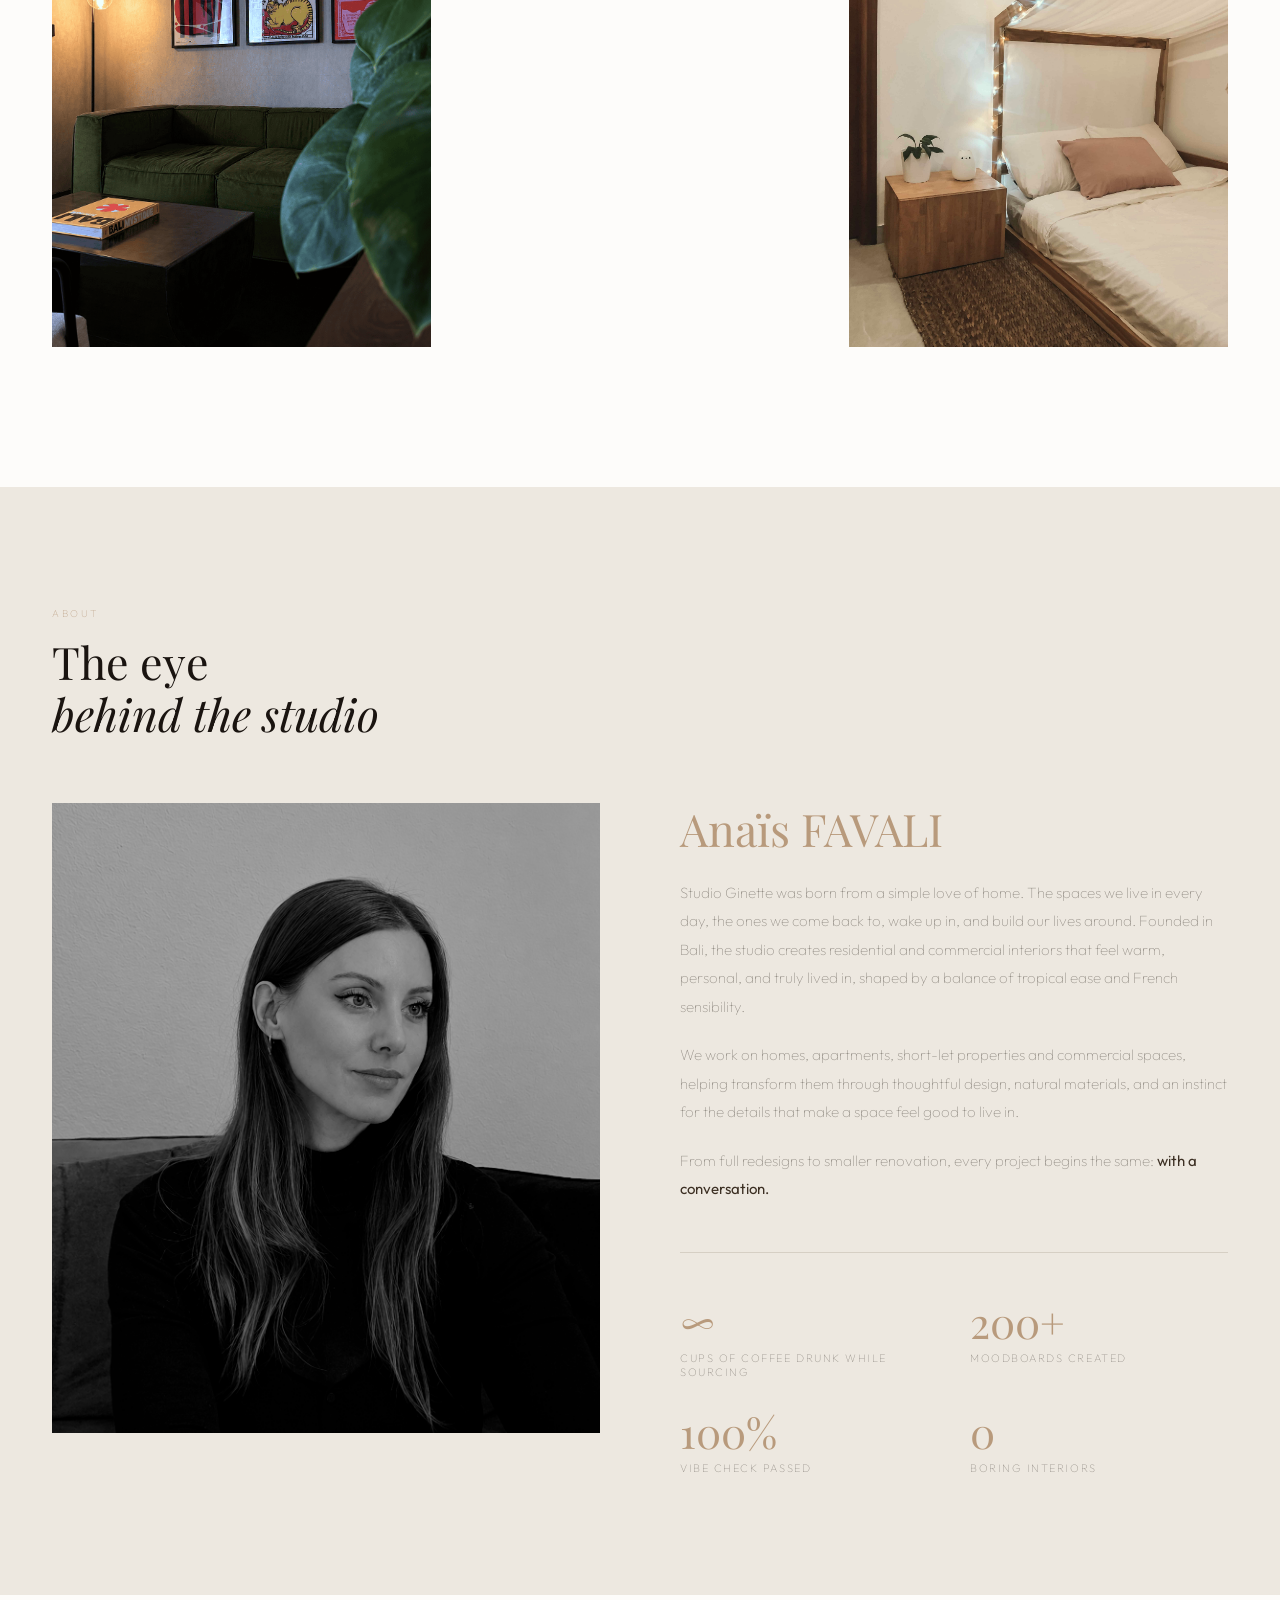
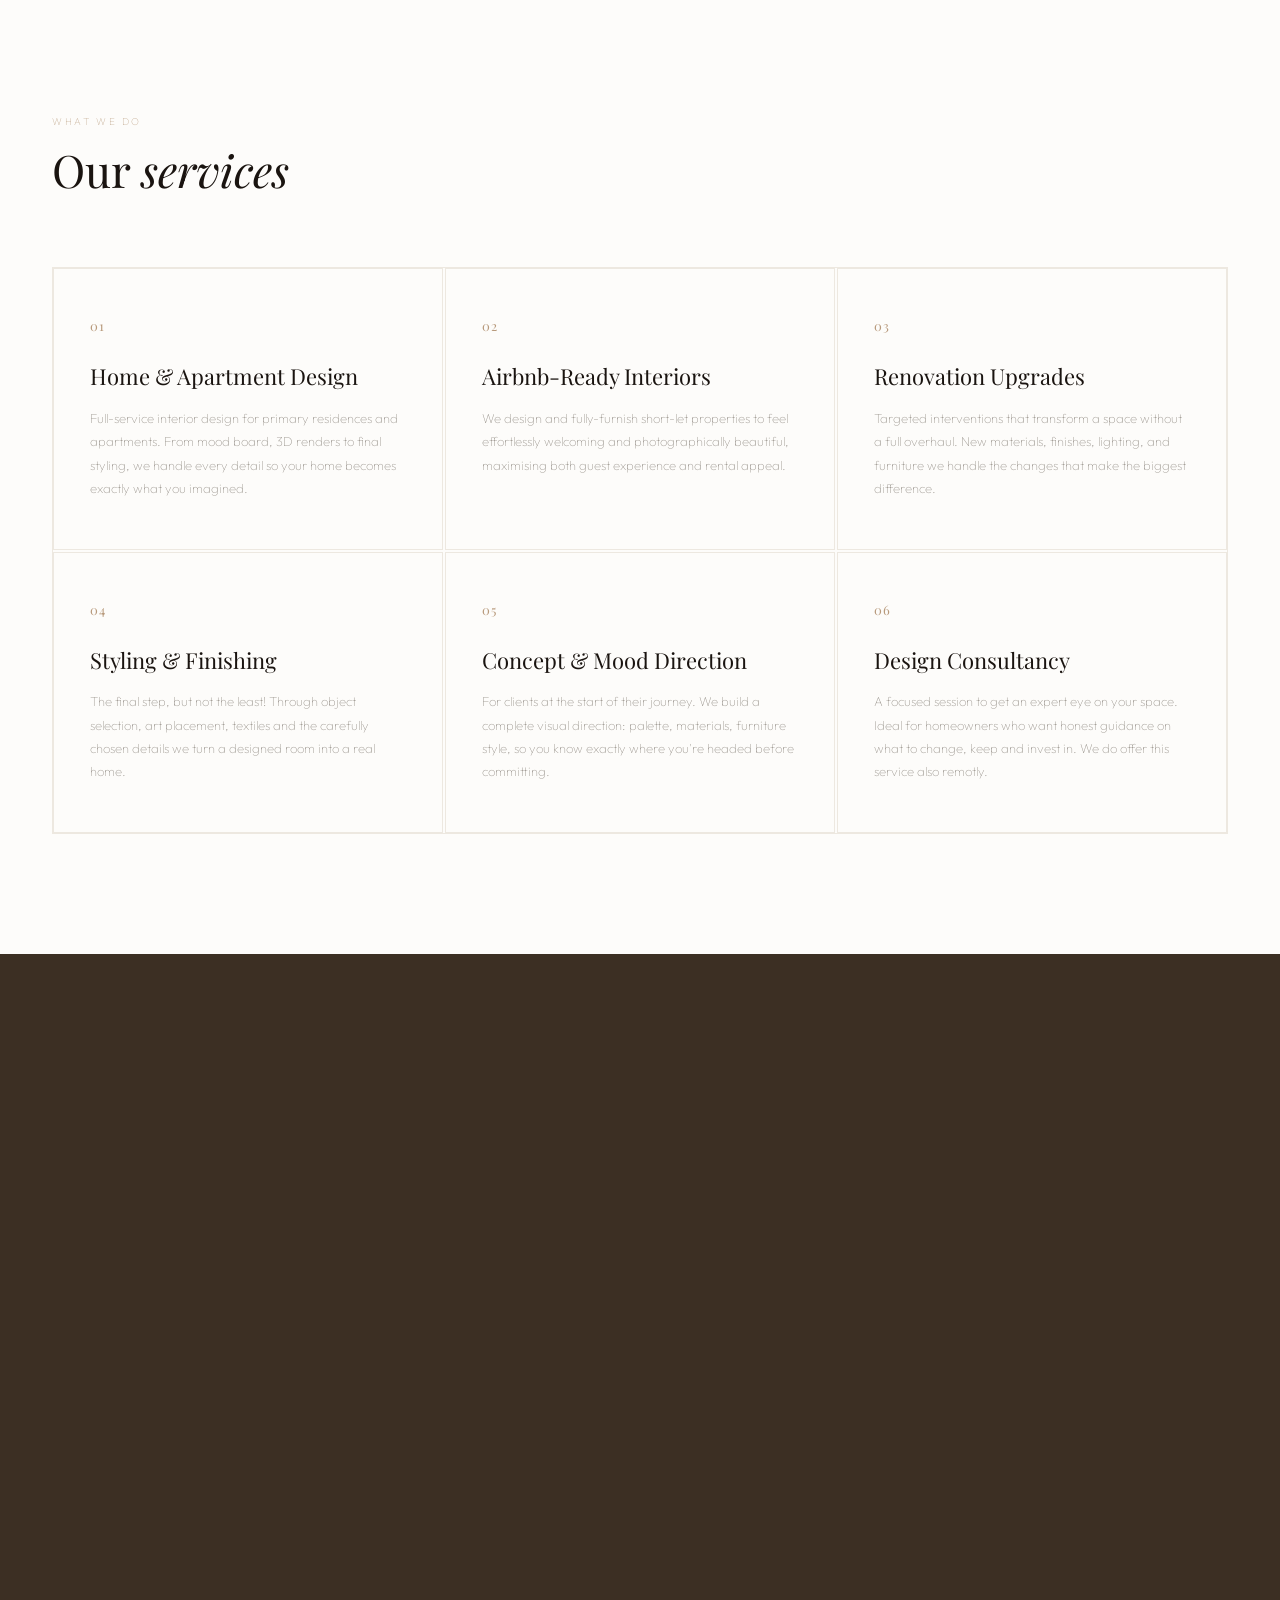
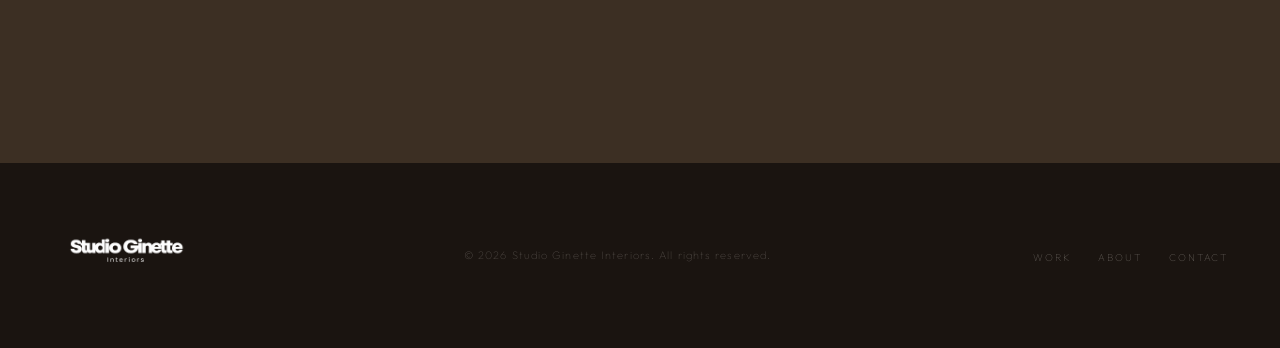
==== commit 0b2f4382: "Update index.html" ====
--- a/index.html
+++ b/index.html
@@ -824,9 +824,9 @@
   <div class="hero-text">
     <div class="hero-eyebrow">Interior Design Studio · Dubai</div>
     <h1 class="hero-title">
-      We create <br>
-      <em>spaces</em><br>
-      that feel as good as they look
+      We create spaces<br>
+      <em>that feel as good</em><br>
+      as they look
     </h1>
     <p class="hero-sub">Blending the soul of warm living and European sophistication.</p>
     <a href="#work" class="hero-cta">View Projects</a>
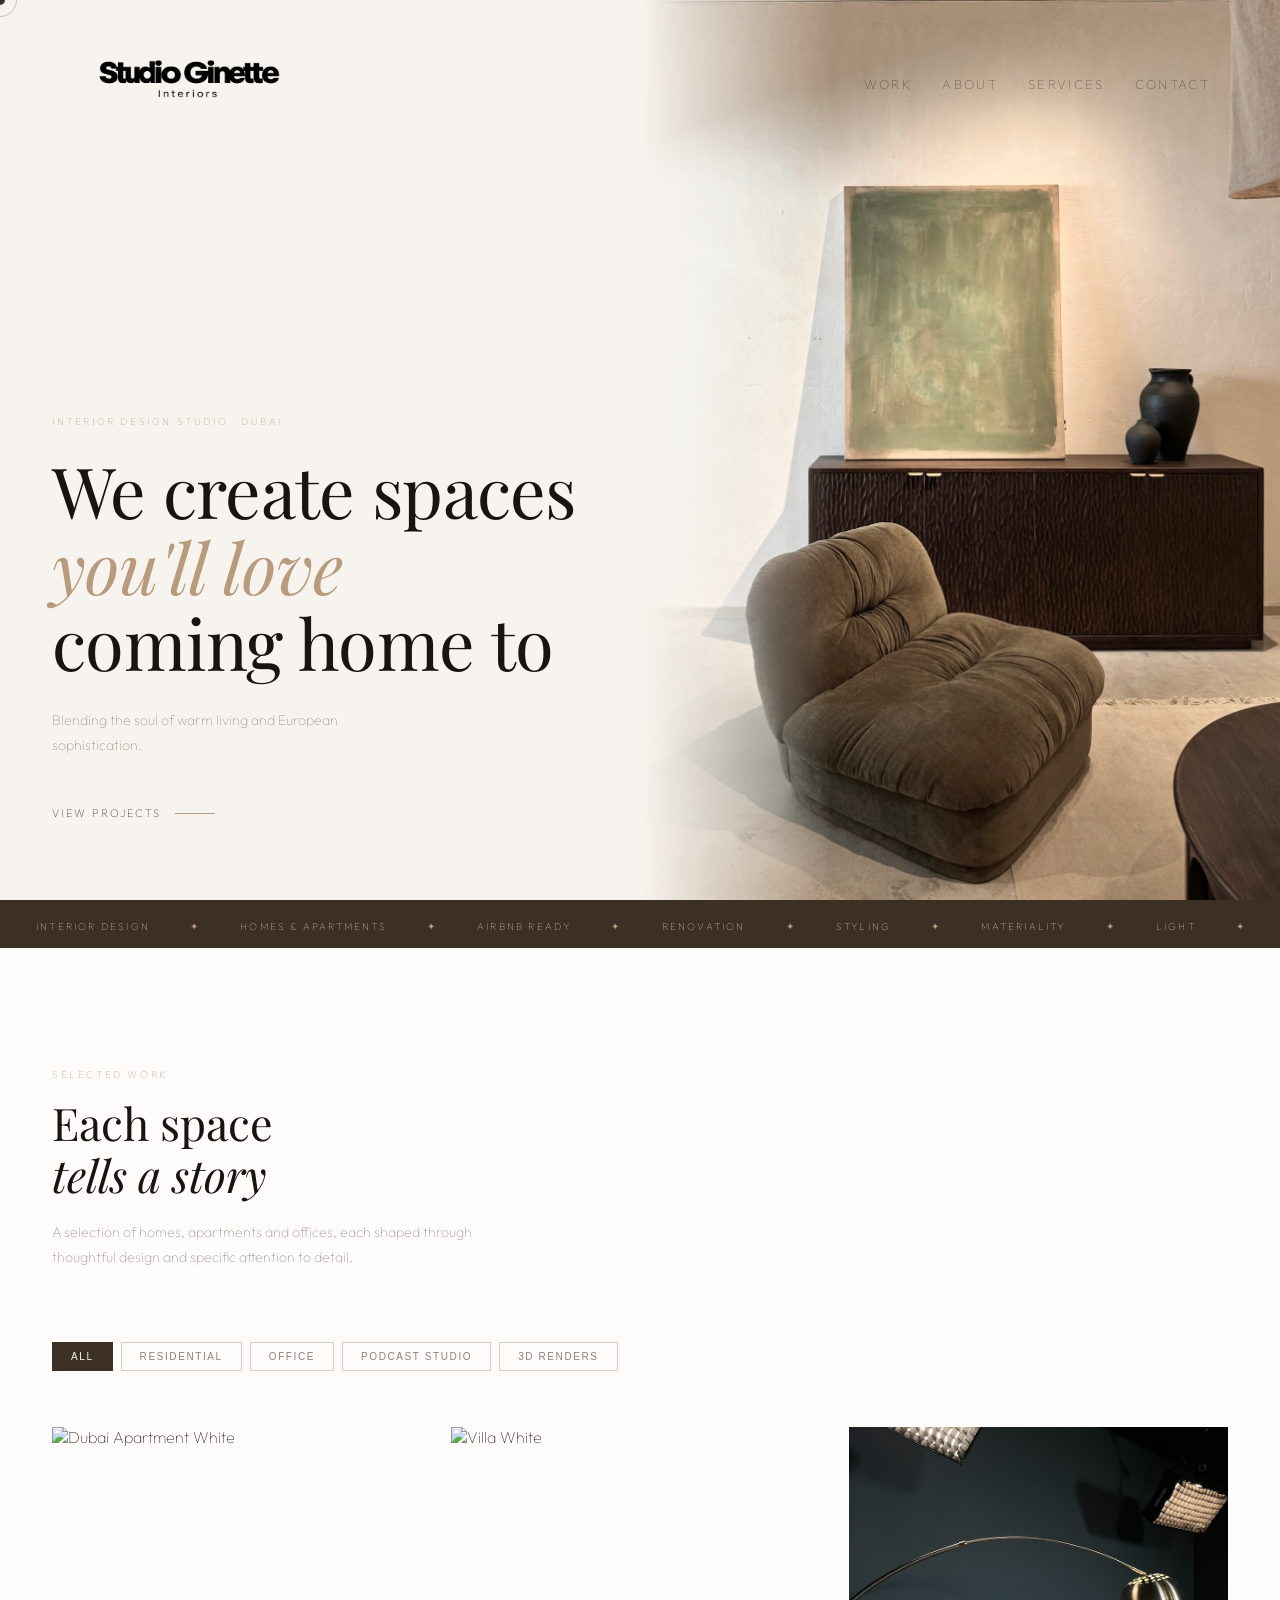
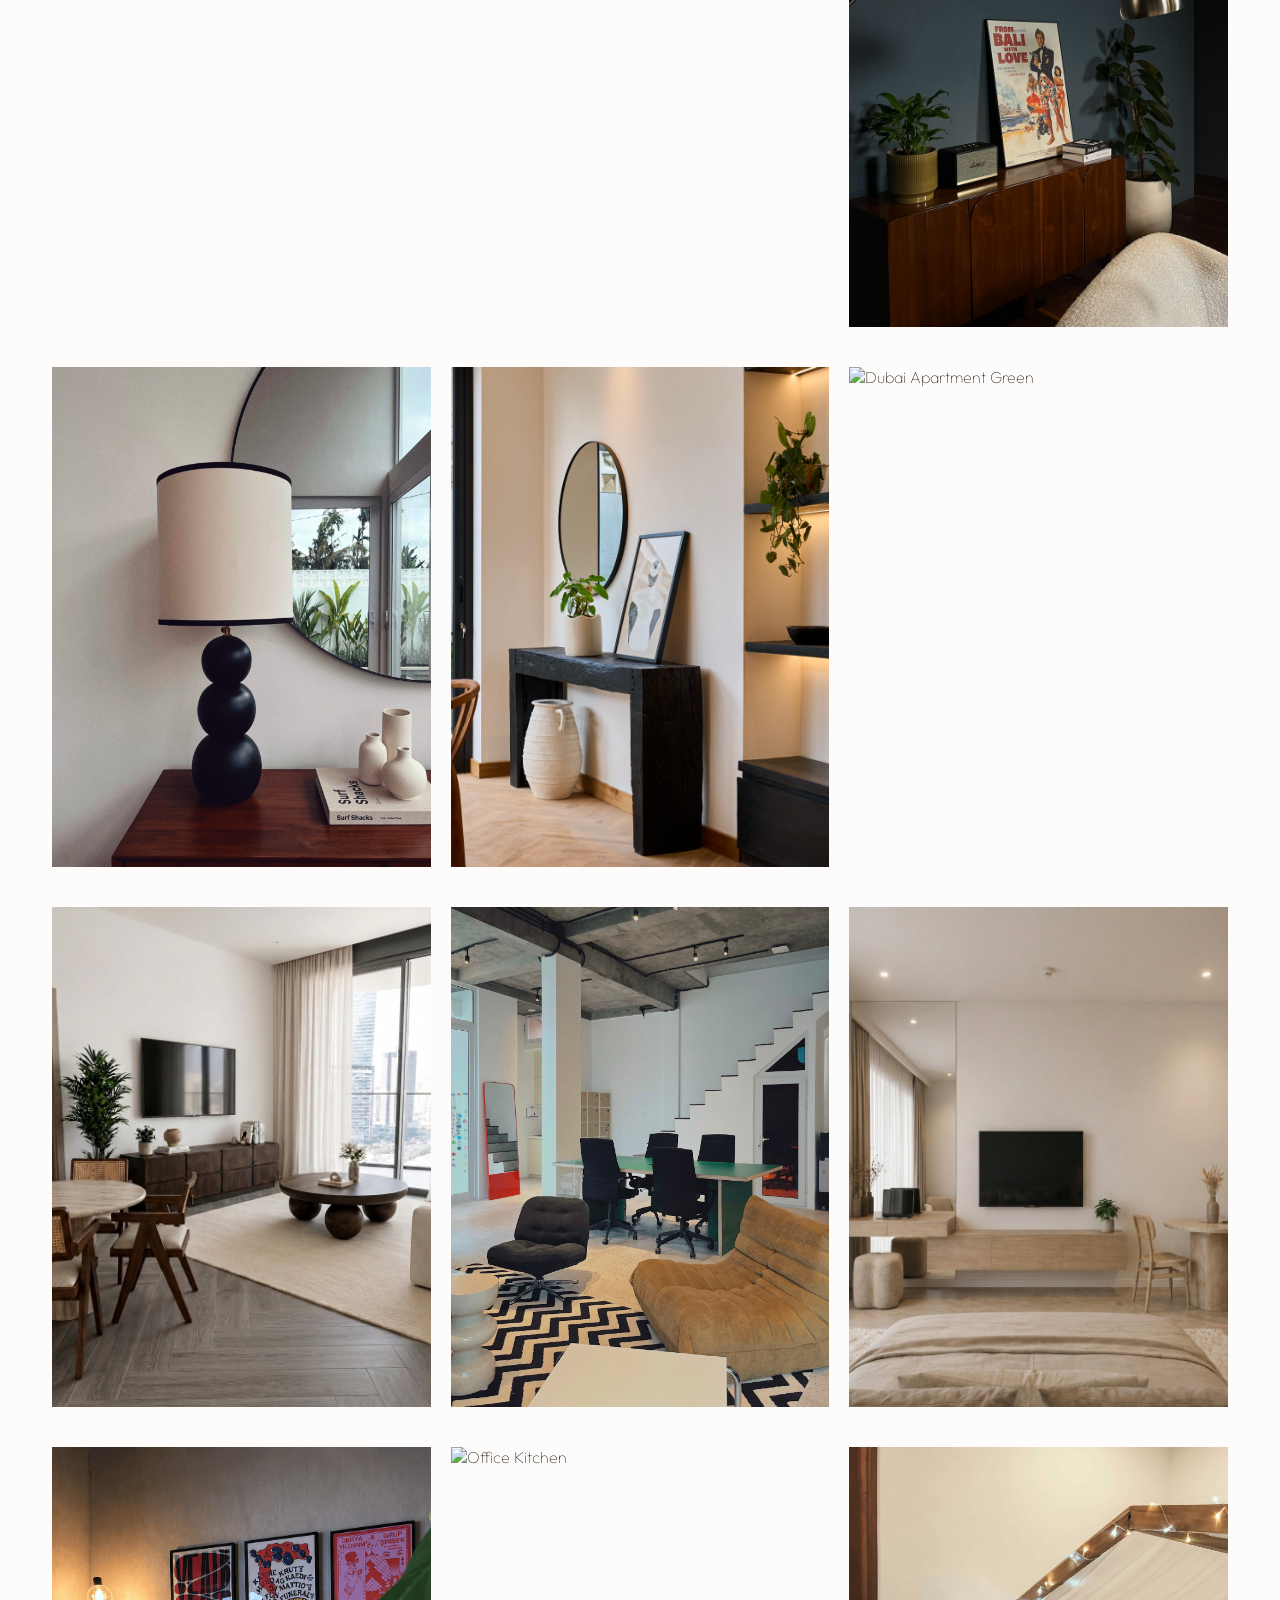
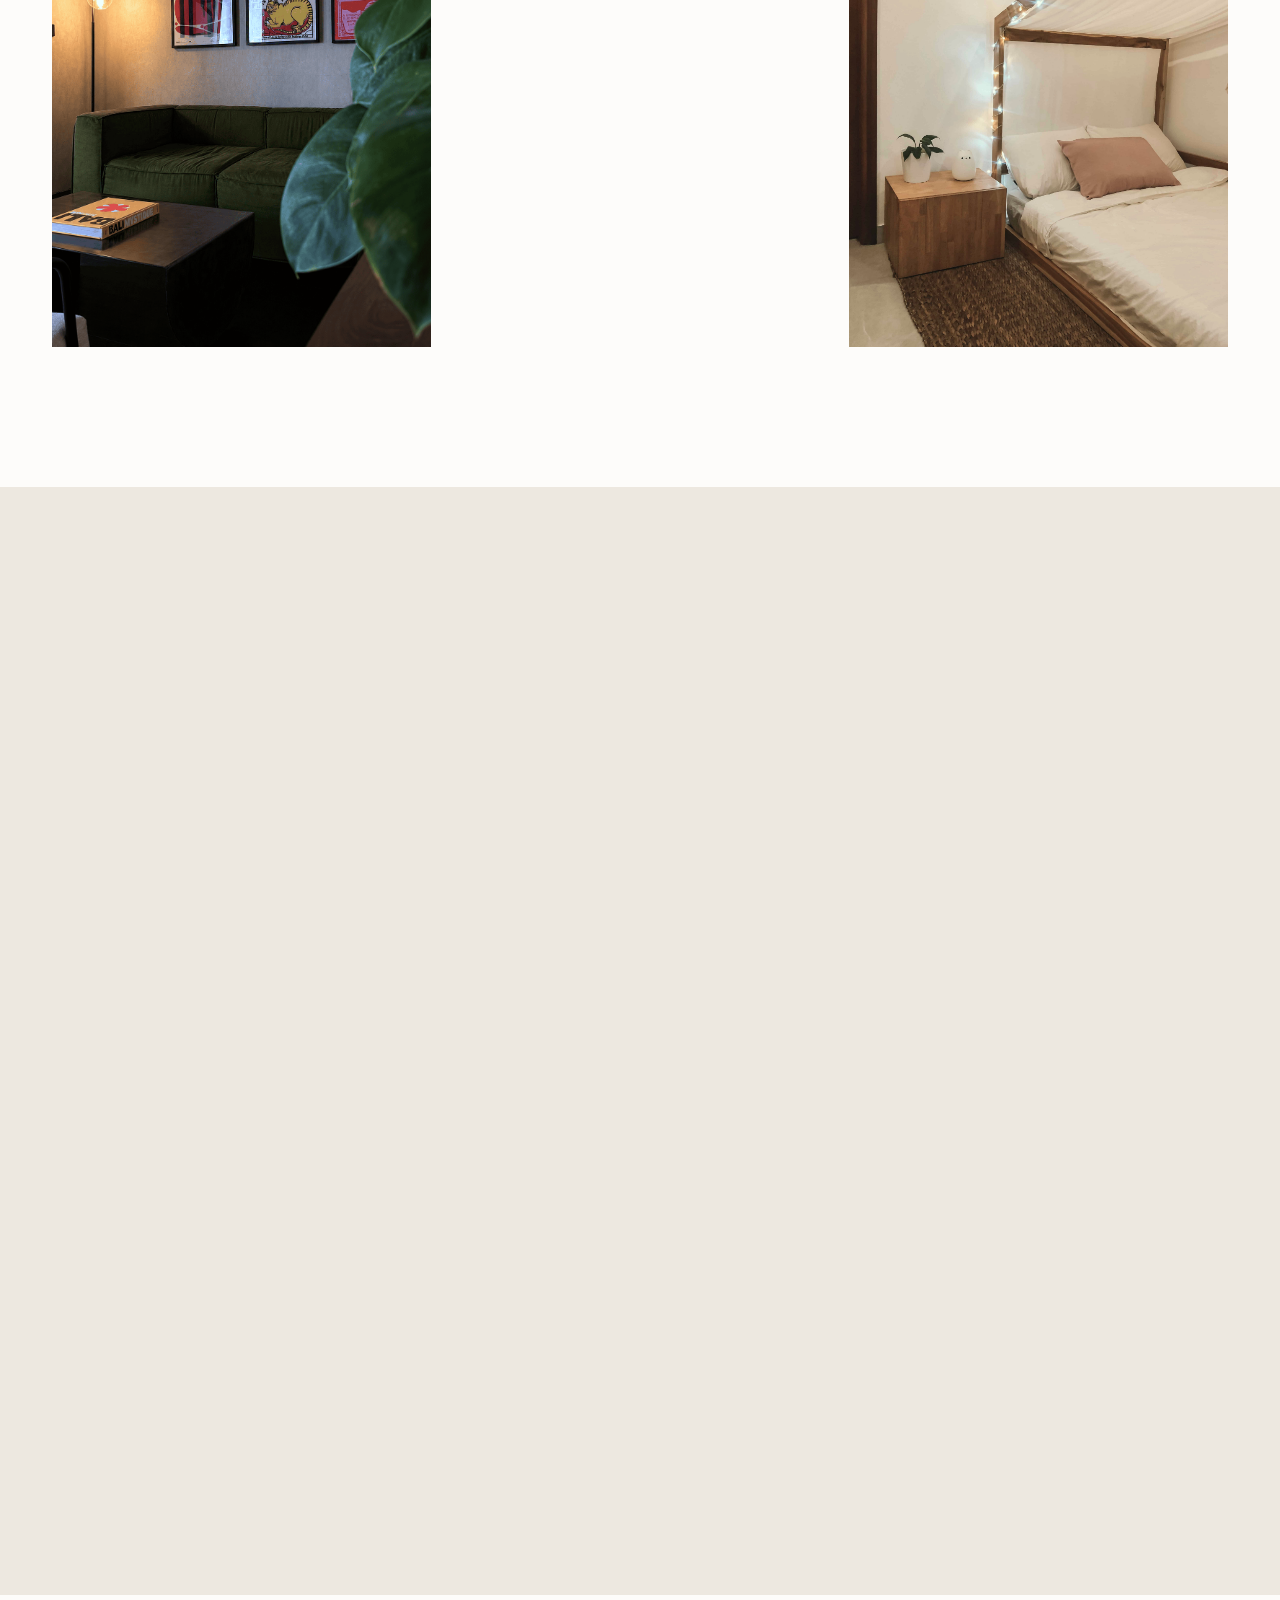
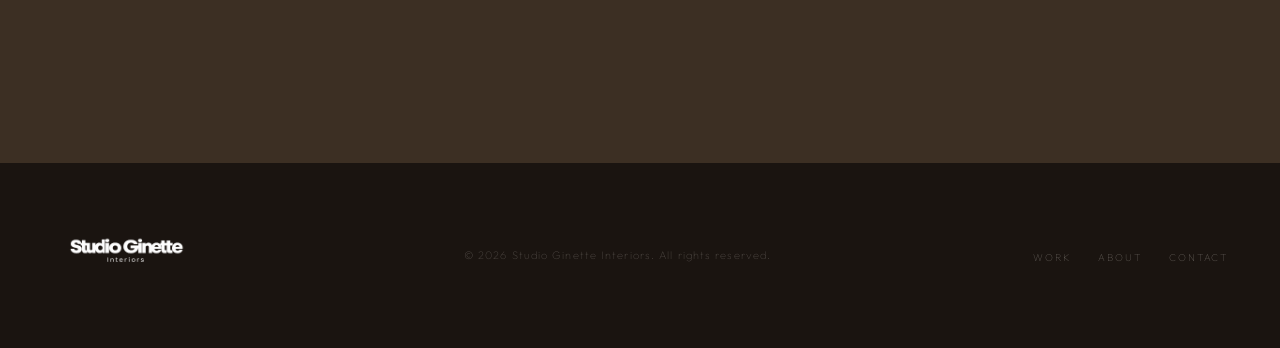
==== commit 755fbce6: "Update index.html" ====
--- a/index.html
+++ b/index.html
@@ -825,8 +825,8 @@
     <div class="hero-eyebrow">Interior Design Studio · Dubai</div>
     <h1 class="hero-title">
       We create spaces<br>
-      <em>that feel as good</em><br>
-      as they look
+      <em>you'll love</em><br>
+      coming home to
     </h1>
     <p class="hero-sub">Blending the soul of warm living and European sophistication.</p>
     <a href="#work" class="hero-cta">View Projects</a>
